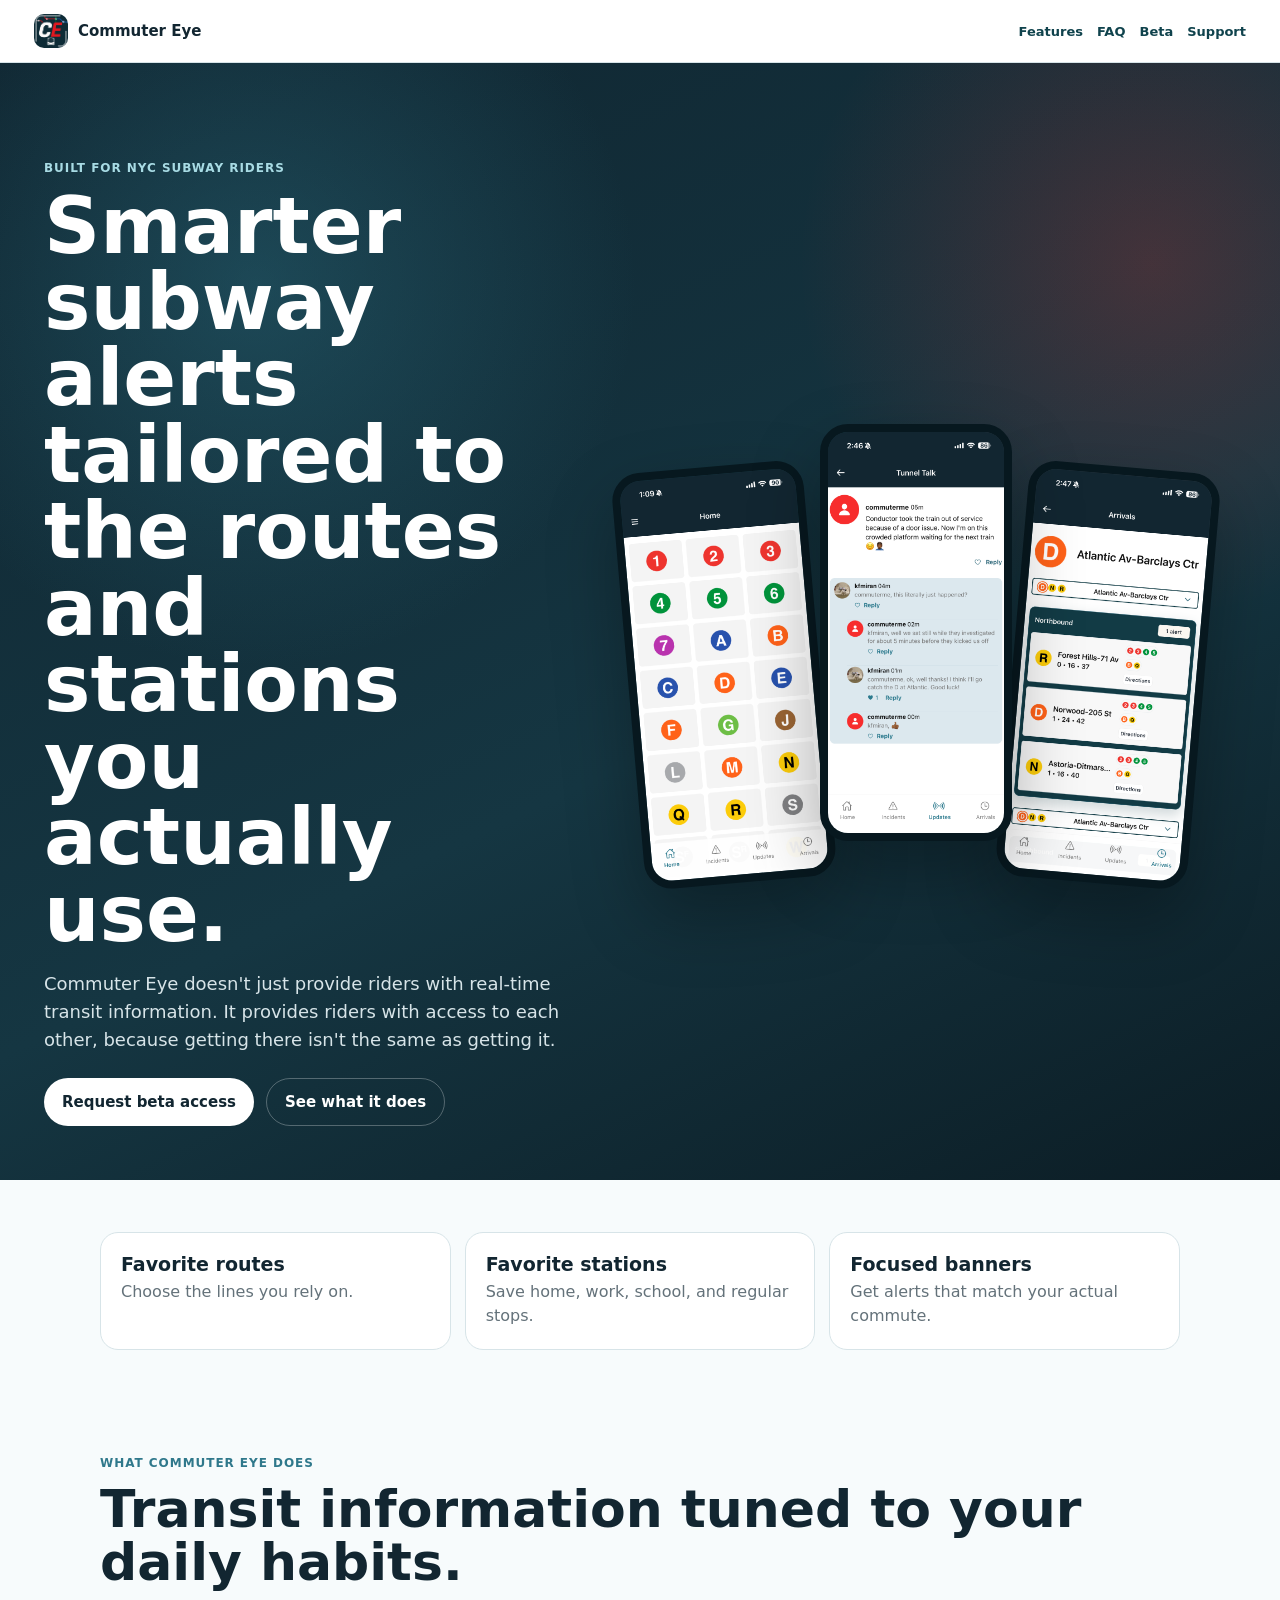
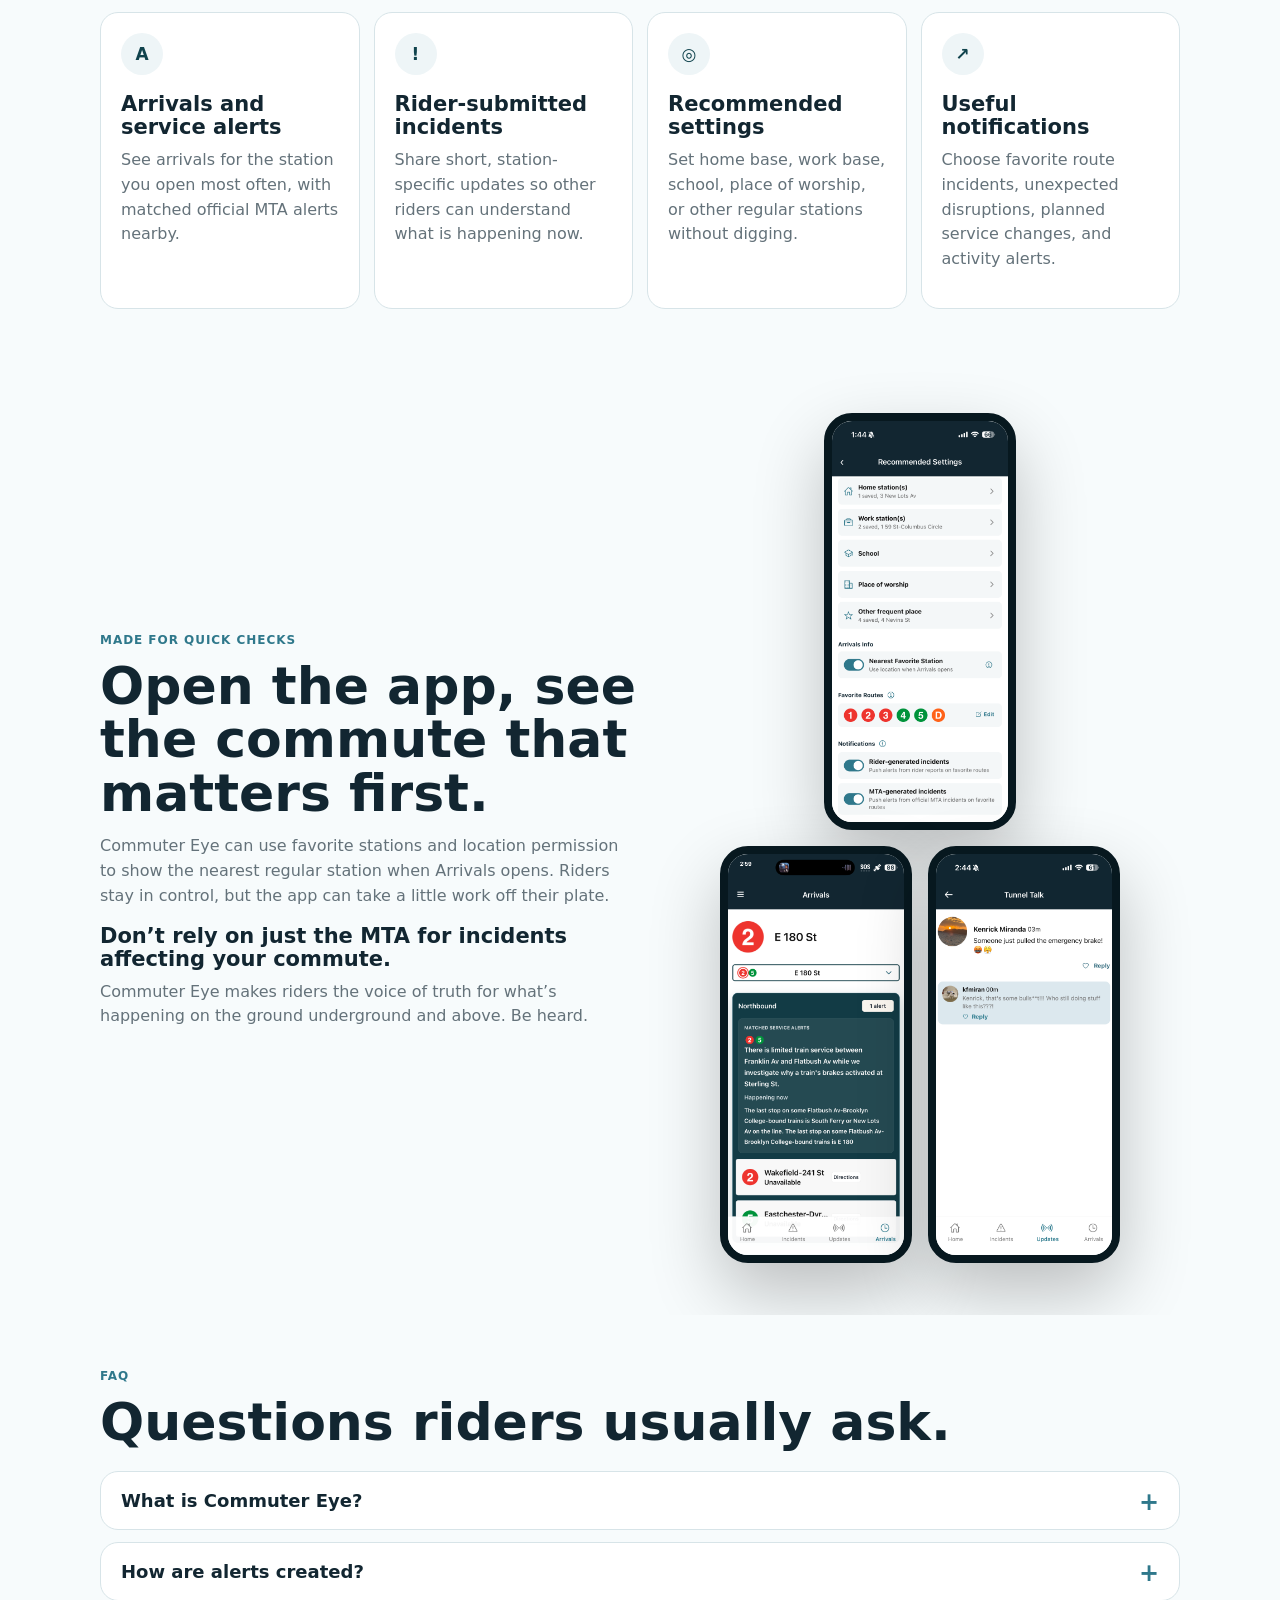
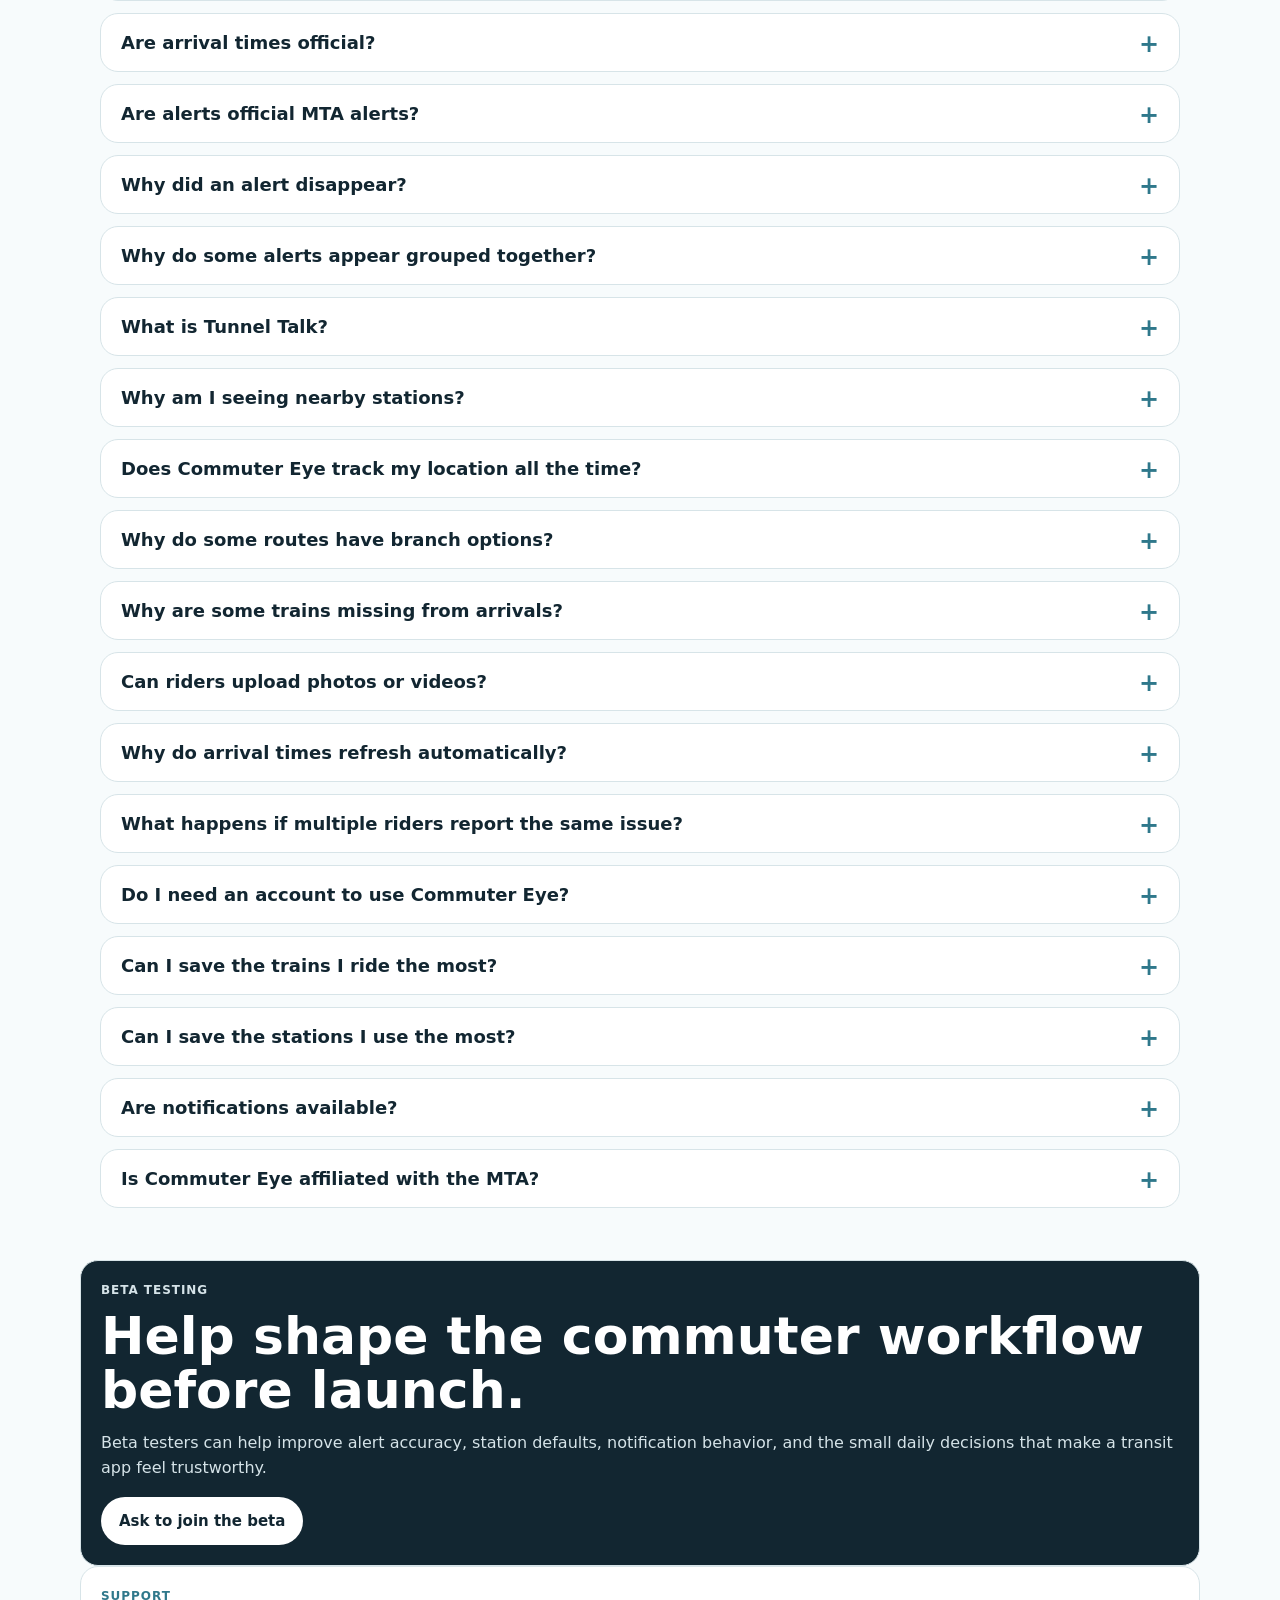
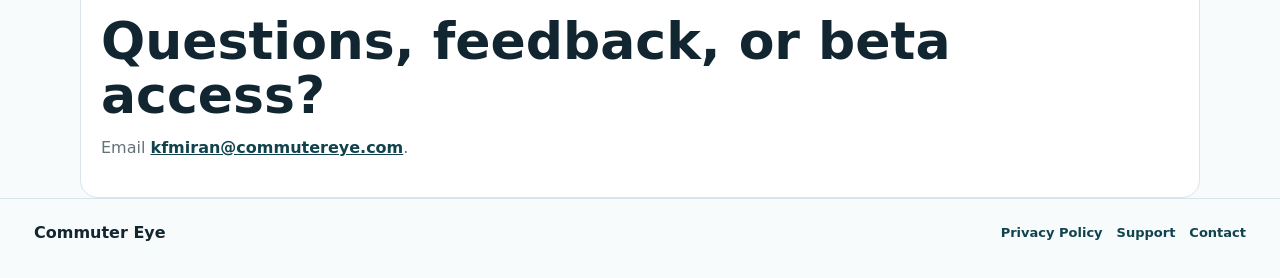
==== index.html @ 72c0951a "Add three-screen website showcase" ====
<!doctype html>
<html lang="en">
  <head>
    <meta charset="utf-8" />
    <meta name="viewport" content="width=device-width, initial-scale=1" />
    <meta
      name="description"
      content="Commuter Eye is a mobile transit app for NYC subway riders with arrivals, official MTA alerts, rider reports, favorite stations, and notification preferences."
    />
    <title>Commuter Eye</title>
    <link rel="icon" href="./assets/favicon.png" />
    <link rel="stylesheet" href="./styles.css?v=20260623-three-screens" />
  </head>
  <body>
    <header class="site-header">
      <a class="brand" href="#top" aria-label="Commuter Eye home">
        <img src="./assets/commuter-eye-logo.png" alt="" />
        <span>Commuter Eye</span>
      </a>
      <nav aria-label="Site navigation">
        <a href="#features">Features</a>
        <a href="#faq">FAQ</a>
        <a href="#beta">Beta</a>
        <a href="#support">Support</a>
      </nav>
    </header>

    <main id="top">
      <section class="hero">
        <div class="hero-content">
          <p class="eyebrow">Built for NYC subway riders</p>
          <h1>Smarter subway alerts tailored to the routes and stations you actually use.</h1>
          <p class="hero-copy">
            Commuter Eye doesn't just provide riders with real-time transit information. It provides riders with access
            to each other, because getting there isn't the same as getting it.
          </p>
          <div class="hero-actions" aria-label="Commuter Eye beta actions">
            <a class="button primary" href="mailto:kfmiran@commutereye.com?subject=Commuter%20Eye%20Beta%20Access">
              Request beta access
            </a>
            <a class="button secondary" href="#features">See what it does</a>
          </div>
        </div>

        <div class="app-preview" aria-label="Commuter Eye app screenshots">
          <img
            class="app-screenshot screenshot-home"
            src="./assets/home-screen.png"
            alt="Commuter Eye home screen with subway route buttons"
          />
          <img
            class="app-screenshot screenshot-tunnel"
            src="./assets/tunnel-talk-screen.png"
            alt="Commuter Eye Tunnel Talk reply thread"
          />
          <img
            class="app-screenshot screenshot-arrivals"
            src="./assets/arrivals-screen.png"
            alt="Commuter Eye arrivals screen with train times and matched alerts"
          />
        </div>
      </section>

      <section class="section intro-strip" aria-label="Commuter Eye highlights">
        <div>
          <strong>Favorite routes</strong>
          <p>Choose the lines you rely on.</p>
        </div>
        <div>
          <strong>Favorite stations</strong>
          <p>Save home, work, school, and regular stops.</p>
        </div>
        <div>
          <strong>Focused banners</strong>
          <p>Get alerts that match your actual commute.</p>
        </div>
      </section>

      <section id="features" class="section">
        <p class="eyebrow">What Commuter Eye does</p>
        <h2>Transit information tuned to your daily habits.</h2>
        <div class="feature-grid">
          <article>
            <span class="feature-icon">A</span>
            <h3>Arrivals and service alerts</h3>
            <p>See arrivals for the station you open most often, with matched official MTA alerts nearby.</p>
          </article>
          <article>
            <span class="feature-icon">!</span>
            <h3>Rider-submitted incidents</h3>
            <p>Share short, station-specific updates so other riders can understand what is happening now.</p>
          </article>
          <article>
            <span class="feature-icon">◎</span>
            <h3>Recommended settings</h3>
            <p>Set home base, work base, school, place of worship, or other regular stations without digging.</p>
          </article>
          <article>
            <span class="feature-icon">↗</span>
            <h3>Useful notifications</h3>
            <p>Choose favorite route incidents, unexpected disruptions, planned service changes, and activity alerts.</p>
          </article>
        </div>
      </section>

      <section class="section split-section">
        <div>
          <p class="eyebrow">Made for quick checks</p>
          <h2>Open the app, see the commute that matters first.</h2>
          <p>
            Commuter Eye can use favorite stations and location permission to show the nearest regular station when
            Arrivals opens. Riders stay in control, but the app can take a little work off their plate.
          </p>
          <h3>Don’t rely on just the MTA for incidents affecting your commute.</h3>
          <p>
            Commuter Eye makes riders the voice of truth for what’s happening on the ground underground and above. Be
            heard.
          </p>
        </div>
        <figure class="settings-showcase" aria-label="Commuter Eye settings, alerts, and Tunnel Talk screens">
          <img
            class="showcase-screenshot screenshot-recommended"
            src="assets/recommended-settings-screen.png"
            alt="Recommended Settings screen showing favorite stations, favorite routes, and notification controls"
          />
          <div class="showcase-row">
            <img
              class="showcase-screenshot"
              src="assets/arrivals-alert-time-259.png"
              alt="Arrivals screen showing matched service alerts"
            />
            <img
              class="showcase-screenshot"
              src="assets/tunnel-talk-reply-screen.png"
              alt="Tunnel Talk screen showing rider discussion and replies"
            />
          </div>
        </figure>
      </section>

      <section id="faq" class="section faq-section">
        <p class="eyebrow">FAQ</p>
        <h2>Questions riders usually ask.</h2>
        <div class="faq-list">
          <details>
            <summary>What is Commuter Eye?</summary>
            <p>Commuter Eye is a real-time subway information app that combines official train arrival data with rider-generated alerts and live discussion.</p>
          </details>
          <details>
            <summary>How are alerts created?</summary>
            <p>Alerts are submitted by riders using the app. Similar reports are grouped together automatically to reduce duplicates and keep information organized.</p>
          </details>
          <details>
            <summary>Are arrival times official?</summary>
            <p>Yes. Arrival times are powered by official real-time MTA train feed data.</p>
          </details>
          <details>
            <summary>Are alerts official MTA alerts?</summary>
            <p>Commuter Eye includes both community-generated rider reports and official MTA service information.</p>
            <p>Rider-submitted alerts appear in Live Updates and Tunnel Talk, while official MTA service alerts and realtime train data appear throughout the Arrivals experience when available.</p>
          </details>
          <details>
            <summary>Why did an alert disappear?</summary>
            <p>Incidents expire when no new rider alert has been submitted for 30 minutes. Alerts and replies attached to that incident expire with it.</p>
          </details>
          <details>
            <summary>Why do some alerts appear grouped together?</summary>
            <p>Commuter Eye clusters similar reports into one incident to reduce clutter and make active problems easier to follow.</p>
          </details>
          <details>
            <summary>What is Tunnel Talk?</summary>
            <p>Tunnel Talk is the discussion layer attached to an alert where riders can share updates, reactions, photos, and videos in real time.</p>
          </details>
          <details>
            <summary>Why am I seeing nearby stations?</summary>
            <p>If location services are enabled, Commuter Eye shows stations closest to your current location to help you quickly access nearby arrivals and alerts.</p>
          </details>
          <details>
            <summary>Does Commuter Eye track my location all the time?</summary>
            <p>No. Location is only used to provide nearby stations and local alert relevance when location services are enabled.</p>
          </details>
          <details>
            <summary>Why do some routes have branch options?</summary>
            <p>Some subway lines split into multiple branches. Commuter Eye allows riders to choose the correct branch so arrivals and alerts stay accurate.</p>
          </details>
          <details>
            <summary>Why are some trains missing from arrivals?</summary>
            <p>Arrival times depend on live MTA data. Occasionally feeds may delay, refresh, or temporarily lose train positions.</p>
          </details>
          <details>
            <summary>Can riders upload photos or videos?</summary>
            <p>Yes. Riders can attach photos and videos to alerts to provide visual confirmation of conditions underground. Videos are limited to 15 seconds.</p>
          </details>
          <details>
            <summary>Why do arrival times refresh automatically?</summary>
            <p>Arrival times update continuously to reflect live train movement and changing service conditions.</p>
          </details>
          <details>
            <summary>What happens if multiple riders report the same issue?</summary>
            <p>Commuter Eye automatically merges similar reports into a shared incident thread so riders can collaborate in one place.</p>
          </details>
          <details>
            <summary>Do I need an account to use Commuter Eye?</summary>
            <p>Some interactive features such as posting alerts, comments, likes, and replies may require signing in.</p>
          </details>
          <details>
            <summary>Can I save the trains I ride the most?</summary>
            <p>Yes. Favorite Routes can be managed in Recommended Settings and User Profile, then used for route alert preferences.</p>
          </details>
          <details>
            <summary>Can I save the stations I use the most?</summary>
            <p>Yes. Favorite Stations can be managed in Recommended Settings so Commuter Eye can keep regular stops close at hand.</p>
          </details>
          <details>
            <summary>Are notifications available?</summary>
            <p>Yes. Notification controls are available in Recommended Settings for incidents affecting your favorite routes when Notifications is enabled.</p>
          </details>
          <details>
            <summary>Is Commuter Eye affiliated with the MTA?</summary>
            <p>No. Commuter Eye is an independent rider-focused platform that uses publicly available MTA data.</p>
          </details>
        </div>
      </section>

      <section id="beta" class="section beta-section">
        <p class="eyebrow">Beta testing</p>
        <h2>Help shape the commuter workflow before launch.</h2>
        <p>
          Beta testers can help improve alert accuracy, station defaults, notification behavior, and the small daily
          decisions that make a transit app feel trustworthy.
        </p>
        <a class="button primary" href="mailto:kfmiran@commutereye.com?subject=Commuter%20Eye%20Beta%20Testing">
          Ask to join the beta
        </a>
      </section>

      <section id="support" class="section support-section">
        <p class="eyebrow">Support</p>
        <h2>Questions, feedback, or beta access?</h2>
        <p>Email <a href="mailto:kfmiran@commutereye.com">kfmiran@commutereye.com</a>.</p>
      </section>
    </main>

    <footer class="site-footer">
      <span>Commuter Eye</span>
      <nav aria-label="Footer links">
        <a href="./privacy-policy/">Privacy Policy</a>
        <a href="#support">Support</a>
        <a href="mailto:kfmiran@commutereye.com">Contact</a>
      </nav>
    </footer>
  </body>
</html>
---- styles.css ----
:root {
  --ink: #122631;
  --teal: #2f788b;
  --teal-dark: #10434d;
  --mist: #eef5f7;
  --paper: #ffffff;
  --muted: #64727a;
  --line: #d7e4e8;
  --red: #ee352e;
  --green: #00933c;
  --blue: #2850ad;
  --orange: #ff6319;
  --yellow: #fccc0a;
  color: var(--ink);
  font-family: system-ui;
  background: #f7fbfc;
}

* {
  box-sizing: border-box;
}

html {
  scroll-behavior: smooth;
}

body {
  margin: 0;
  overflow-x: hidden;
}

a {
  color: inherit;
}

img {
  max-width: 100%;
}

.site-header {
  align-items: center;
  background: rgba(255, 255, 255, 0.92);
  border-bottom: 1px solid var(--line);
  display: flex;
  gap: 18px;
  justify-content: space-between;
  left: 0;
  padding: 12px 18px;
  position: sticky;
  right: 0;
  top: 0;
  z-index: 10;
}

.brand {
  align-items: center;
  display: inline-flex;
  gap: 10px;
  font-size: 15px;
  font-weight: 800;
  text-decoration: none;
}

.brand img {
  border-radius: 10px;
  height: 34px;
  width: 34px;
}

.site-header nav,
.site-footer nav {
  display: flex;
  gap: 14px;
}

.site-header nav a,
.site-footer nav a {
  color: var(--teal-dark);
  font-size: 13px;
  font-weight: 800;
  text-decoration: none;
}

.hero {
  background:
    radial-gradient(circle at 20% 20%, rgba(47, 120, 139, 0.38), transparent 28%),
    radial-gradient(circle at 90% 18%, rgba(238, 53, 46, 0.22), transparent 24%),
    linear-gradient(155deg, #102631 0%, #153642 58%, #0c1d25 100%);
  color: #ffffff;
  display: grid;
  gap: 30px;
  min-height: 92vh;
  overflow: hidden;
  padding: 62px 20px 36px;
  position: relative;
}

.hero-content {
  align-self: end;
  max-width: 640px;
  position: relative;
  z-index: 1;
}

.eyebrow {
  color: var(--teal);
  font-size: 12px;
  font-weight: 900;
  letter-spacing: 0.08em;
  margin: 0 0 10px;
  text-transform: uppercase;
}

.hero .eyebrow {
  color: #a8dbe4;
}

h1,
h2,
h3,
p {
  margin-top: 0;
}

h1 {
  font-size: clamp(42px, 13vw, 78px);
  letter-spacing: 0;
  line-height: 0.98;
  margin-bottom: 18px;
}

h2 {
  font-size: clamp(30px, 8vw, 52px);
  letter-spacing: 0;
  line-height: 1.03;
  margin-bottom: 14px;
}

h3 {
  font-size: 21px;
  line-height: 1.12;
  margin-bottom: 8px;
}

p {
  color: var(--muted);
  font-size: 16px;
  line-height: 1.55;
}

.hero-copy {
  color: #d7e4e8;
  font-size: 18px;
  max-width: 560px;
}

.hero-actions {
  display: flex;
  flex-wrap: wrap;
  gap: 12px;
  margin-top: 24px;
}

.button {
  align-items: center;
  border-radius: 999px;
  display: inline-flex;
  font-size: 15px;
  font-weight: 900;
  justify-content: center;
  min-height: 48px;
  padding: 0 18px;
  text-decoration: none;
}

.button.primary {
  background: #ffffff;
  color: var(--ink);
}

.button.secondary {
  border: 1px solid rgba(255, 255, 255, 0.28);
  color: #ffffff;
}

.app-preview {
  align-self: start;
  display: grid;
  grid-template-columns: repeat(3, minmax(0, 1fr));
  justify-items: center;
  justify-self: center;
  max-width: 640px;
  position: relative;
  width: min(100%, 640px);
  z-index: 1;
}

.app-screenshot {
  aspect-ratio: 1320 / 2868;
  background: #ffffff;
  border: 8px solid #07181f;
  border-radius: 28px;
  box-shadow: 0 30px 70px rgba(0, 0, 0, 0.3);
  display: block;
  height: auto;
  object-fit: cover;
  width: clamp(92px, 28vw, 200px);
}

.screenshot-home {
  transform: rotate(-5deg) translateX(18px) translateY(34px);
  z-index: 1;
}

.screenshot-tunnel {
  transform: translateY(-10px);
  z-index: 3;
}

.screenshot-arrivals {
  transform: rotate(5deg) translateX(-18px) translateY(34px);
  z-index: 2;
}

.section {
  margin: 0 auto;
  max-width: 1120px;
  padding: 52px 20px;
}

.intro-strip {
  display: grid;
  gap: 14px;
}

.intro-strip div,
.feature-grid article,
.faq-section details,
.beta-section,
.support-section {
  background: var(--paper);
  border: 1px solid var(--line);
  border-radius: 18px;
  padding: 20px;
}

.intro-strip strong {
  font-size: 19px;
}

.intro-strip p {
  margin: 5px 0 0;
}

.feature-grid {
  display: grid;
  gap: 14px;
  margin-top: 22px;
}

.feature-icon {
  align-items: center;
  background: var(--mist);
  border-radius: 50%;
  color: var(--teal-dark);
  display: inline-flex;
  font-size: 17px;
  font-weight: 900;
  height: 42px;
  justify-content: center;
  margin-bottom: 18px;
  width: 42px;
}

.split-section {
  display: grid;
  gap: 22px;
  overflow: hidden;
}

.settings-showcase {
  display: grid;
  gap: 16px;
  justify-items: center;
  margin: 0;
  overflow: visible;
}

.showcase-row {
  display: grid;
  gap: 16px;
  grid-template-columns: repeat(2, minmax(0, auto));
  justify-content: center;
}

.showcase-screenshot {
  aspect-ratio: 1320 / 2868;
  background: #ffffff;
  border: 8px solid #07181f;
  border-radius: 28px;
  box-shadow: 0 30px 70px rgba(0, 0, 0, 0.24);
  display: block;
  height: auto;
  object-fit: cover;
  width: clamp(92px, 28vw, 200px);
}

.screenshot-recommended {
  object-position: top center;
}

.beta-section {
  background: var(--ink);
  color: #ffffff;
}

.beta-section p {
  color: #d5e3e8;
}

.support-section a {
  color: var(--teal-dark);
  font-weight: 900;
}

.faq-list {
  display: grid;
  gap: 12px;
  margin-top: 22px;
}

.faq-section details {
  padding: 0;
}

.faq-section summary {
  cursor: pointer;
  font-size: 18px;
  font-weight: 900;
  list-style: none;
  padding: 18px 20px;
}

.faq-section summary::-webkit-details-marker {
  display: none;
}

.faq-section summary::after {
  color: var(--teal);
  content: "+";
  float: right;
  font-size: 24px;
  line-height: 1;
}

.faq-section details[open] summary::after {
  content: "-";
}

.faq-section details p {
  border-top: 1px solid var(--line);
  margin: 0;
  padding: 14px 20px 0;
}

.faq-section details p:last-child {
  padding-bottom: 18px;
}

.site-footer {
  align-items: center;
  border-top: 1px solid var(--line);
  display: flex;
  flex-wrap: wrap;
  gap: 14px;
  justify-content: space-between;
  padding: 24px 20px 36px;
}

.site-footer span {
  font-weight: 900;
}

.policy-page {
  background: #f6fafb;
}

.policy-main {
  margin: 0 auto;
  max-width: 860px;
  padding: 34px 20px 60px;
}

.policy-card {
  background: #ffffff;
  border: 1px solid var(--line);
  border-radius: 18px;
  padding: 24px;
}

.policy-card h1 {
  color: var(--ink);
  font-size: 38px;
}

.policy-card h2 {
  font-size: 24px;
  margin-top: 34px;
}

.policy-card h3 {
  font-size: 18px;
  margin-top: 24px;
}

.policy-card li {
  color: var(--muted);
  line-height: 1.65;
  margin-bottom: 5px;
}

.effective-date {
  color: var(--muted);
  font-weight: 800;
}

@media (min-width: 760px) {
  .site-header {
    padding: 14px 34px;
  }

  .hero {
    grid-template-columns: minmax(0, 1fr) minmax(360px, 640px);
    min-height: 760px;
    padding: 96px 44px 54px;
  }

  .hero-content {
    align-self: center;
  }

  .app-preview {
    align-self: center;
  }

  .app-screenshot {
    width: clamp(128px, 15vw, 210px);
  }

  .intro-strip,
  .feature-grid {
    grid-template-columns: repeat(3, minmax(0, 1fr));
  }

  .feature-grid {
    grid-template-columns: repeat(4, minmax(0, 1fr));
  }

  .split-section {
    align-items: center;
    grid-template-columns: 1fr minmax(360px, 520px);
  }

  .showcase-screenshot {
    width: clamp(128px, 15vw, 210px);
  }

  .site-footer {
    padding-left: 34px;
    padding-right: 34px;
  }
}
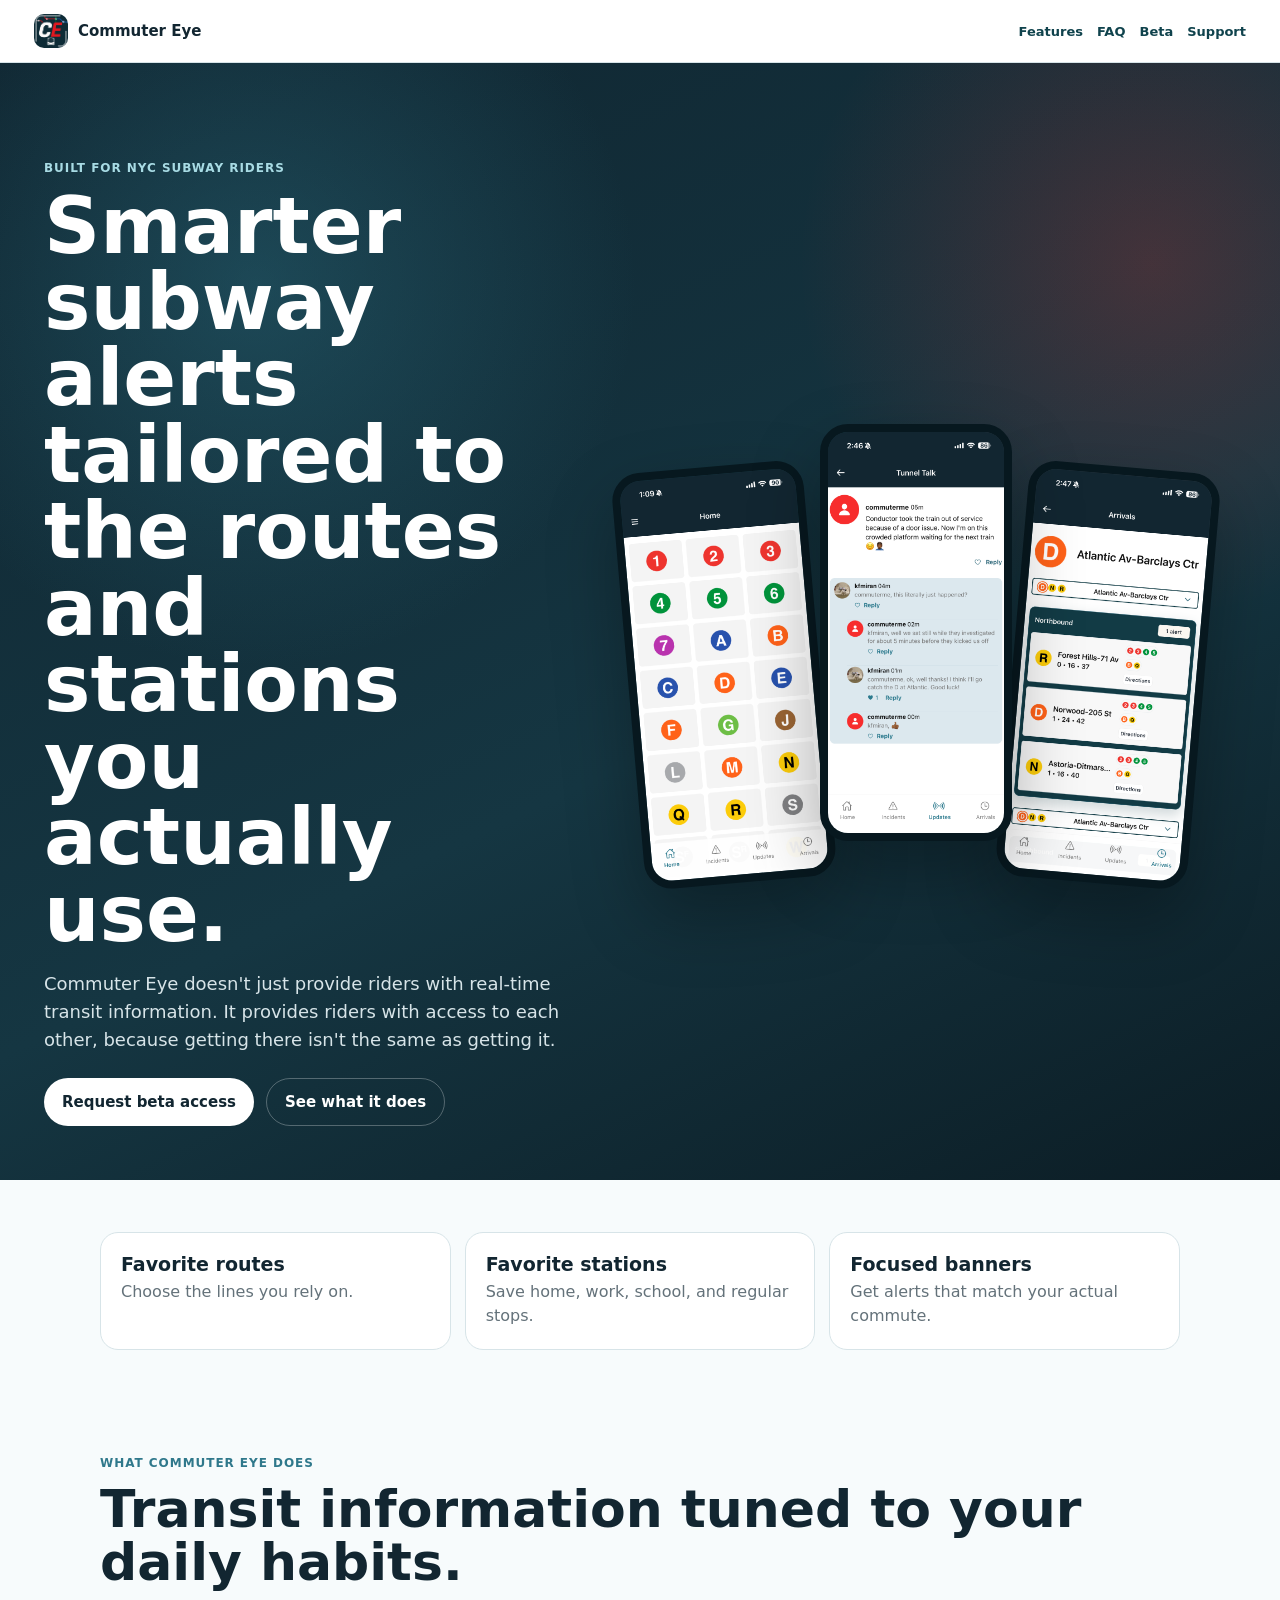
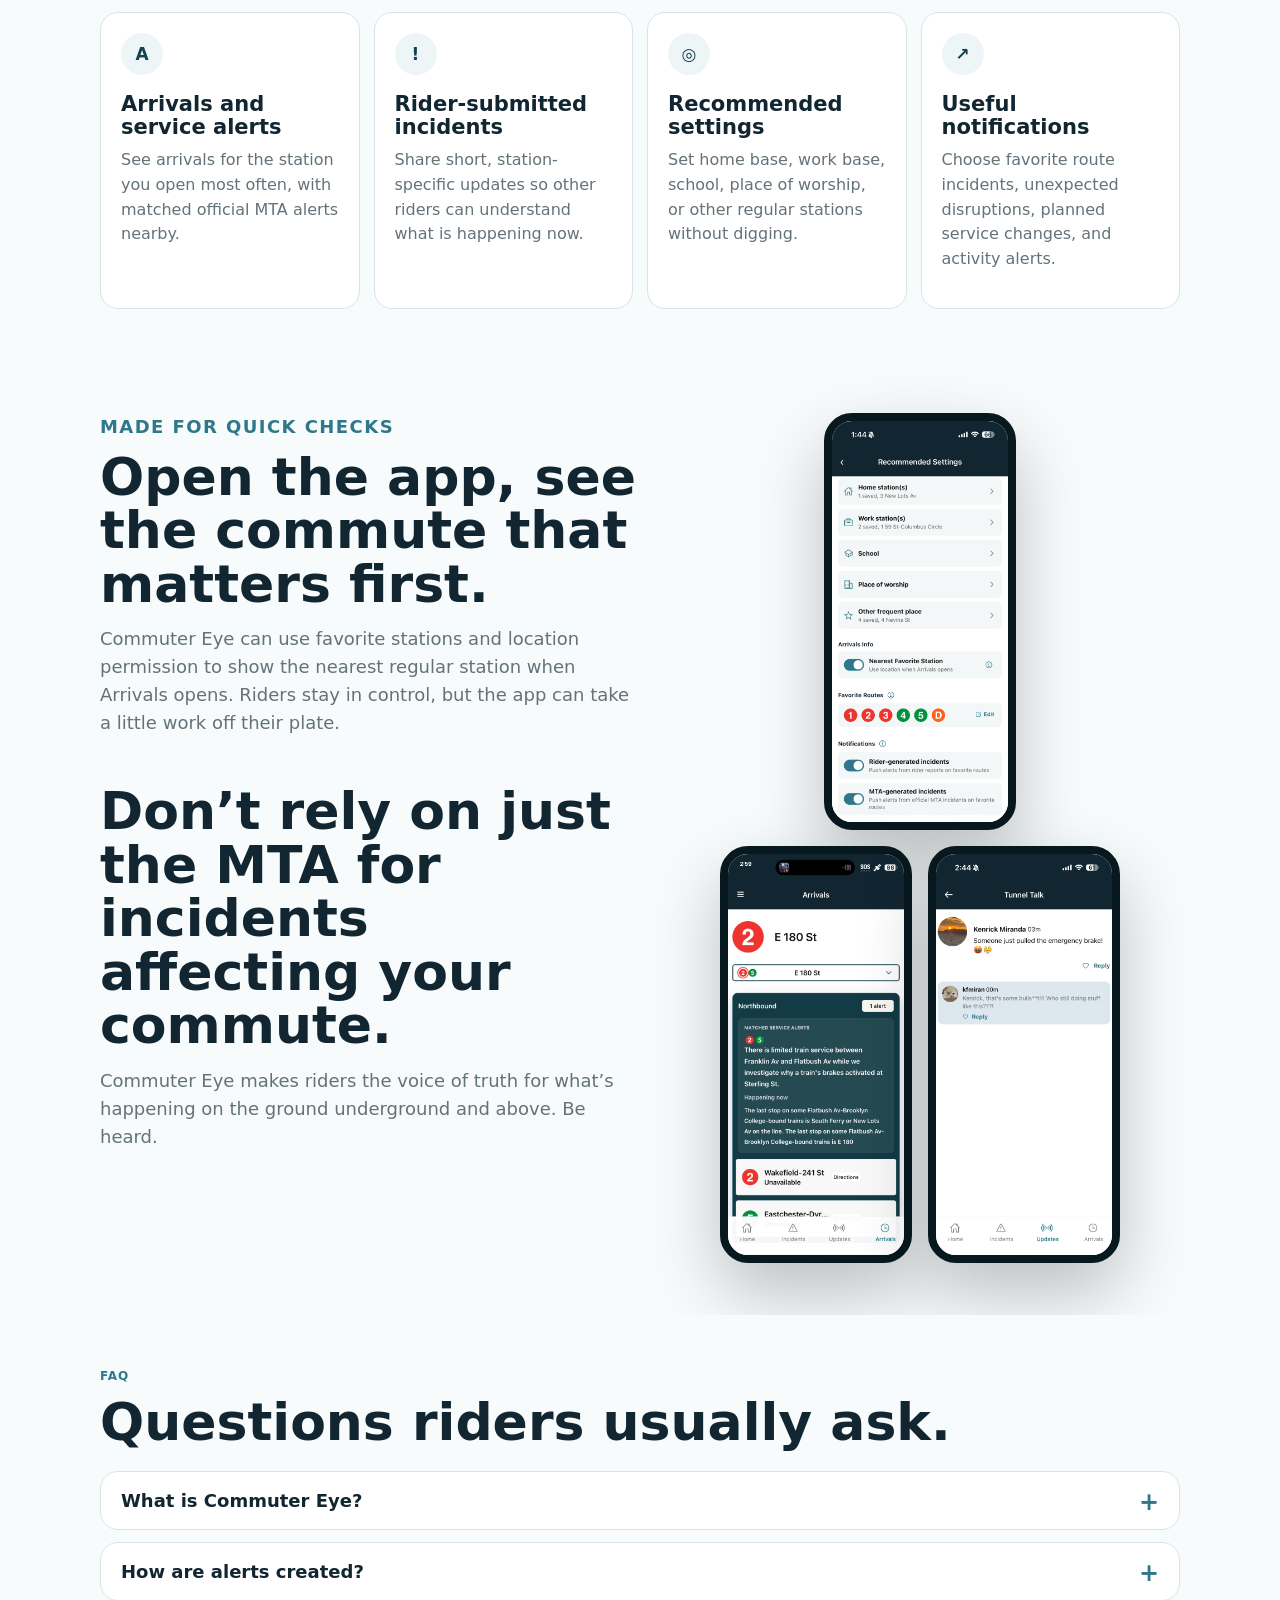
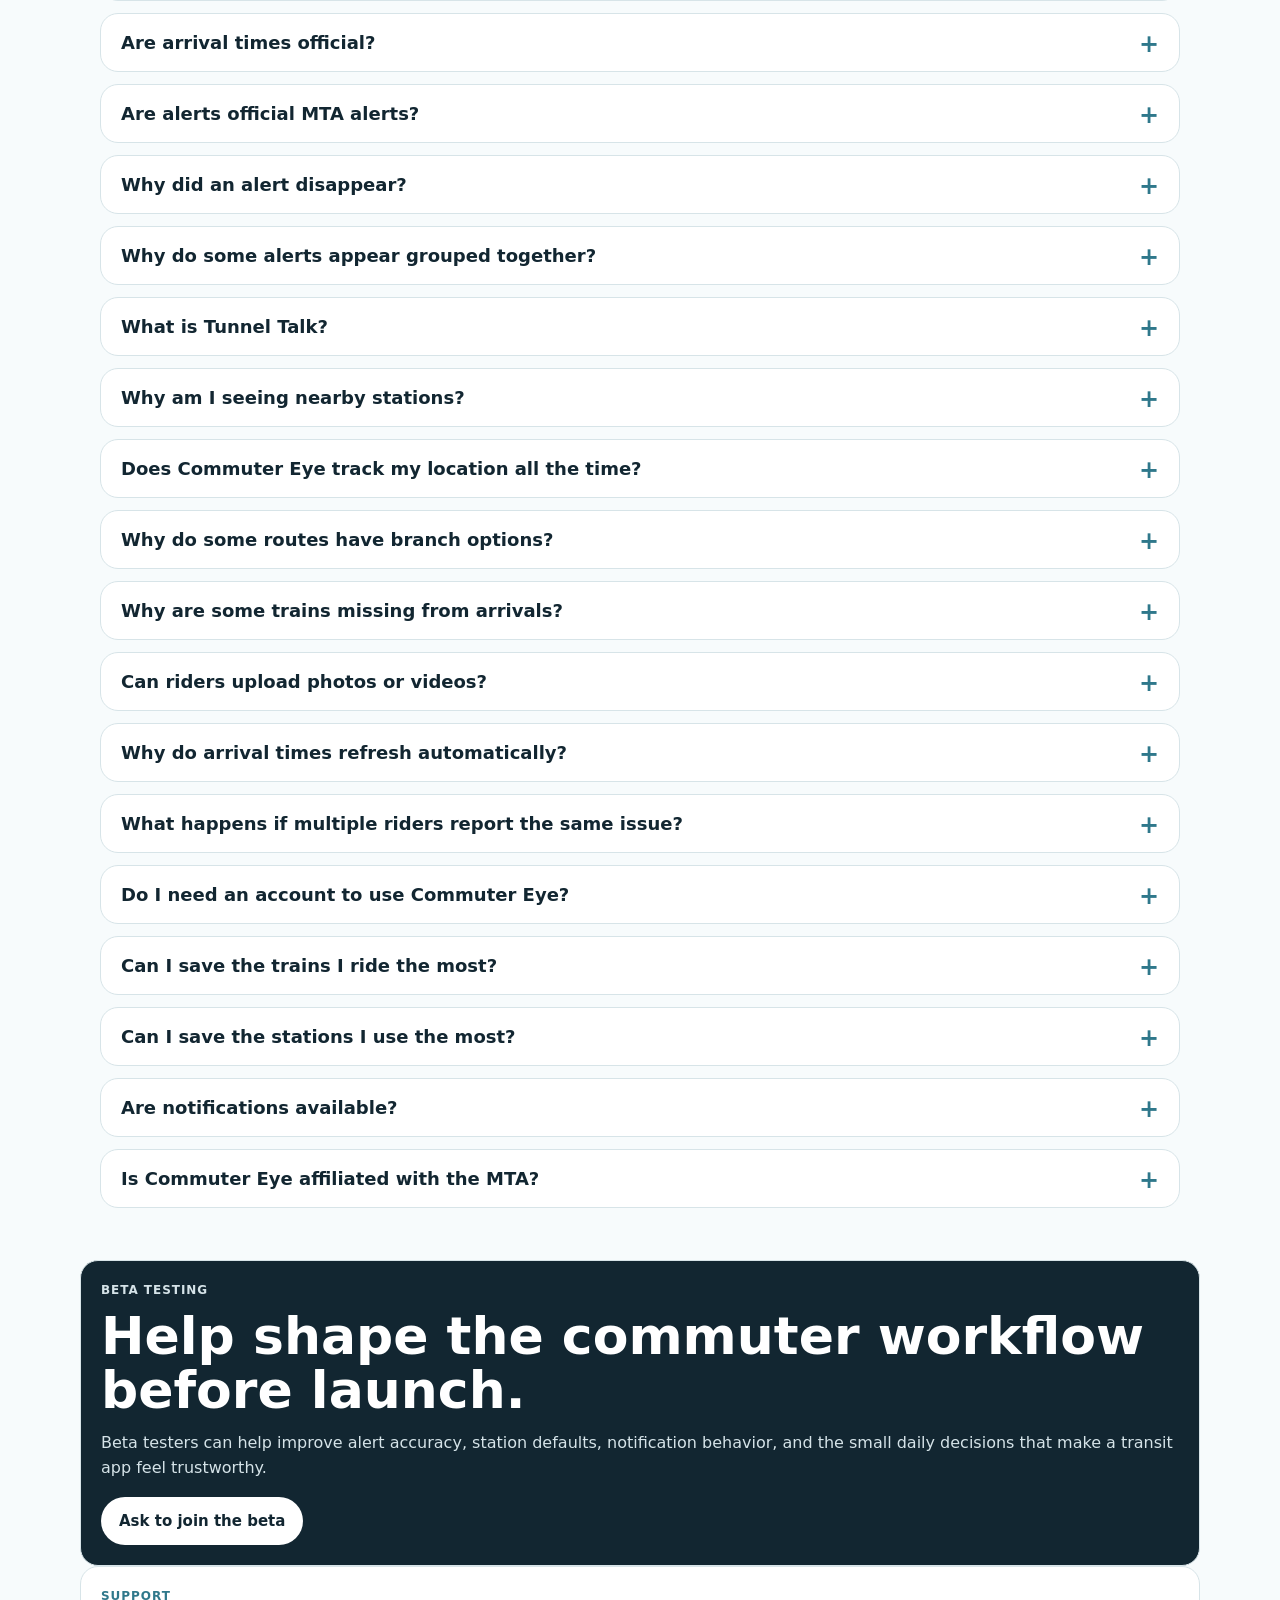
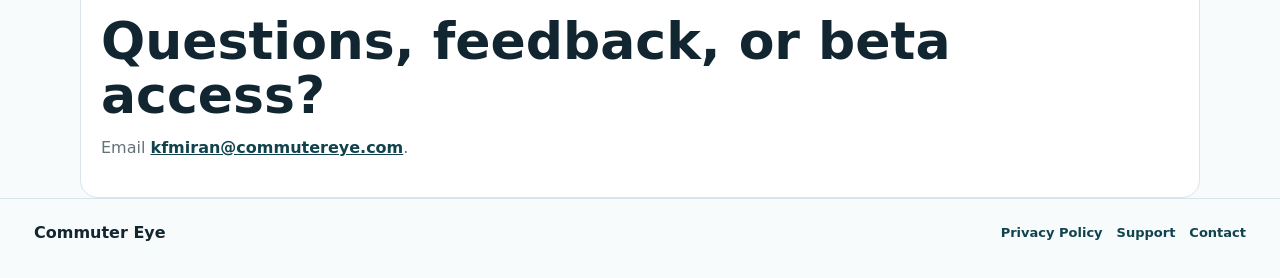
==== commit 624e8747: "Balance website showcase copy" ====
--- a/index.html
+++ b/index.html
@@ -9,7 +9,7 @@
     />
     <title>Commuter Eye</title>
     <link rel="icon" href="./assets/favicon.png" />
-    <link rel="stylesheet" href="./styles.css?v=20260623-three-screens" />
+    <link rel="stylesheet" href="./styles.css?v=20260623-copy-balance" />
   </head>
   <body>
     <header class="site-header">
@@ -111,11 +111,13 @@
             Commuter Eye can use favorite stations and location permission to show the nearest regular station when
             Arrivals opens. Riders stay in control, but the app can take a little work off their plate.
           </p>
-          <h3>Don’t rely on just the MTA for incidents affecting your commute.</h3>
-          <p>
-            Commuter Eye makes riders the voice of truth for what’s happening on the ground underground and above. Be
-            heard.
-          </p>
+          <div class="commute-voice-block">
+            <h2>Don’t rely on just the MTA for incidents affecting your commute.</h2>
+            <p>
+              Commuter Eye makes riders the voice of truth for what’s happening on the ground underground and above. Be
+              heard.
+            </p>
+          </div>
         </div>
         <figure class="settings-showcase" aria-label="Commuter Eye settings, alerts, and Tunnel Talk screens">
           <img
--- a/styles.css
+++ b/styles.css
@@ -278,6 +278,16 @@
   overflow: hidden;
 }
 
+.commute-voice-block {
+  margin-top: 48px;
+}
+
+.split-section > div > p,
+.commute-voice-block p {
+  font-size: 18px;
+  max-width: 640px;
+}
+
 .settings-showcase {
   display: grid;
   gap: 16px;
@@ -457,7 +467,7 @@
   }
 
   .split-section {
-    align-items: center;
+    align-items: start;
     grid-template-columns: 1fr minmax(360px, 520px);
   }
 
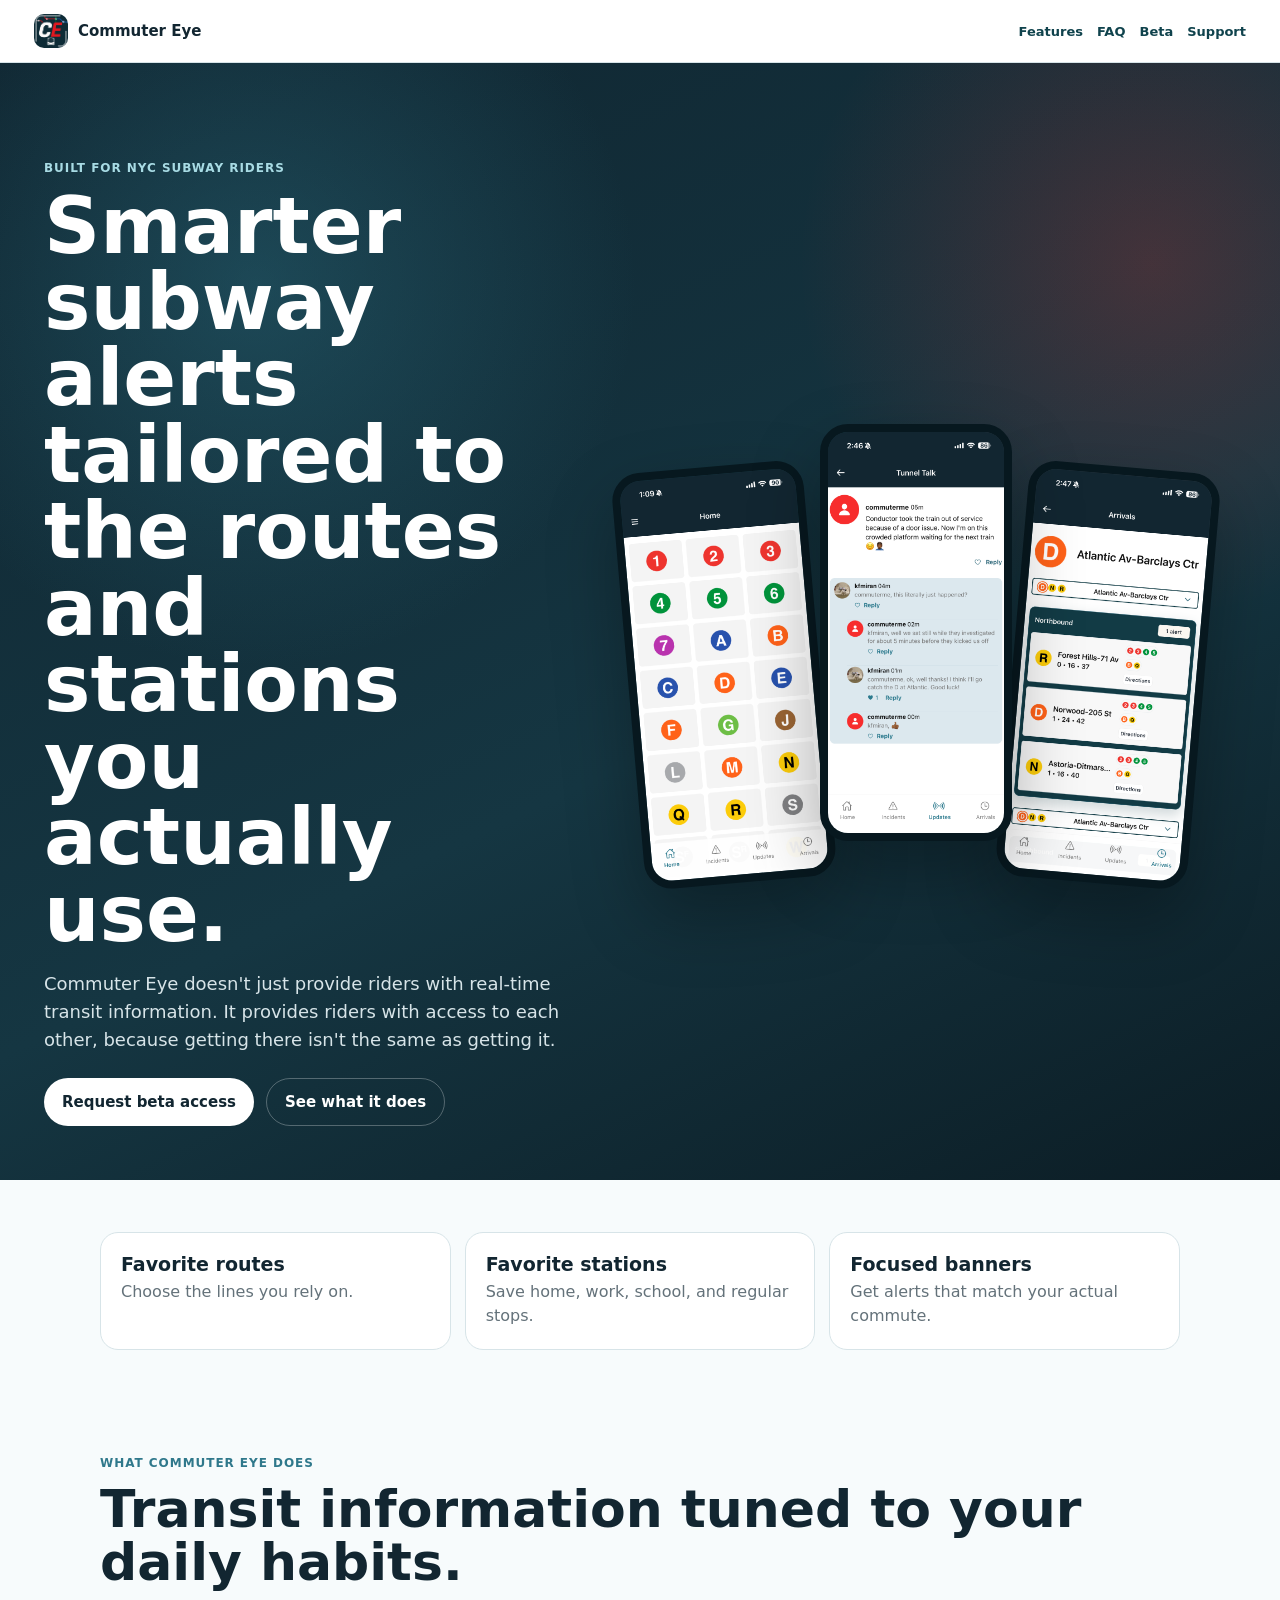
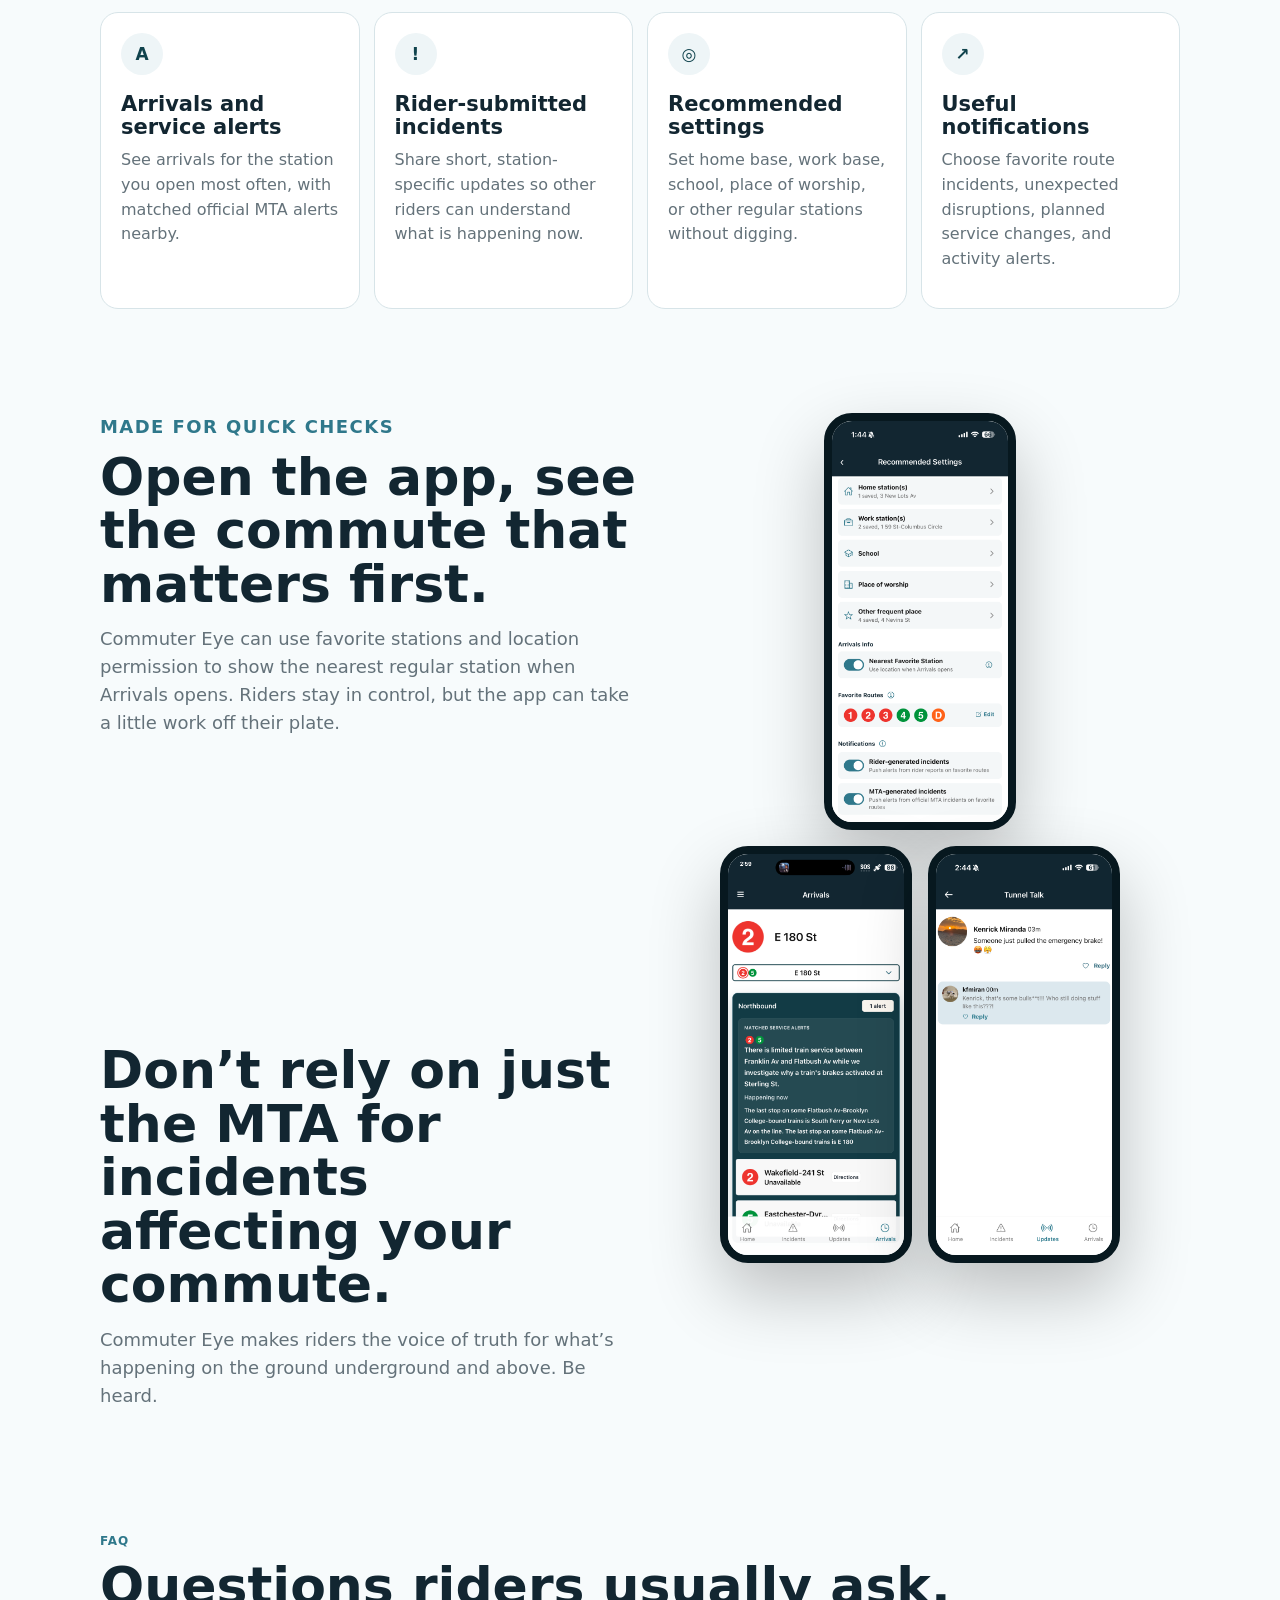
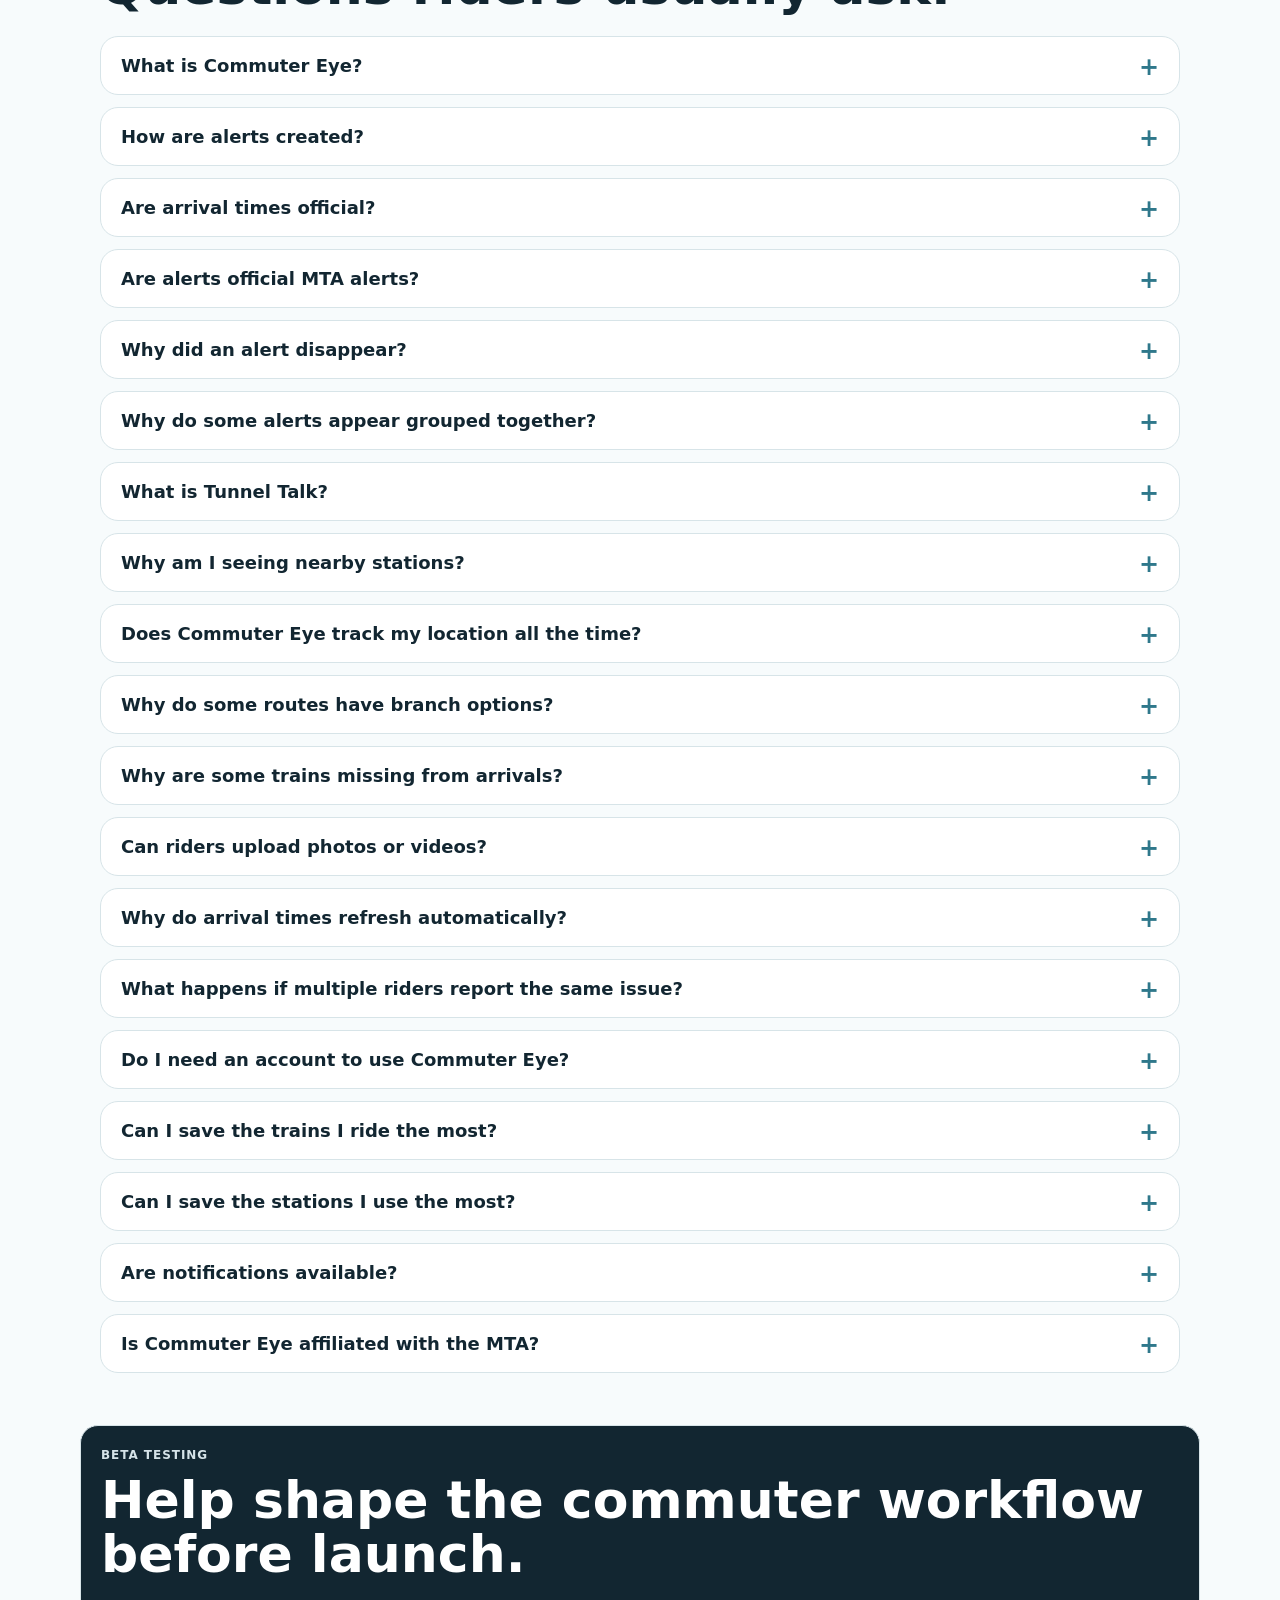
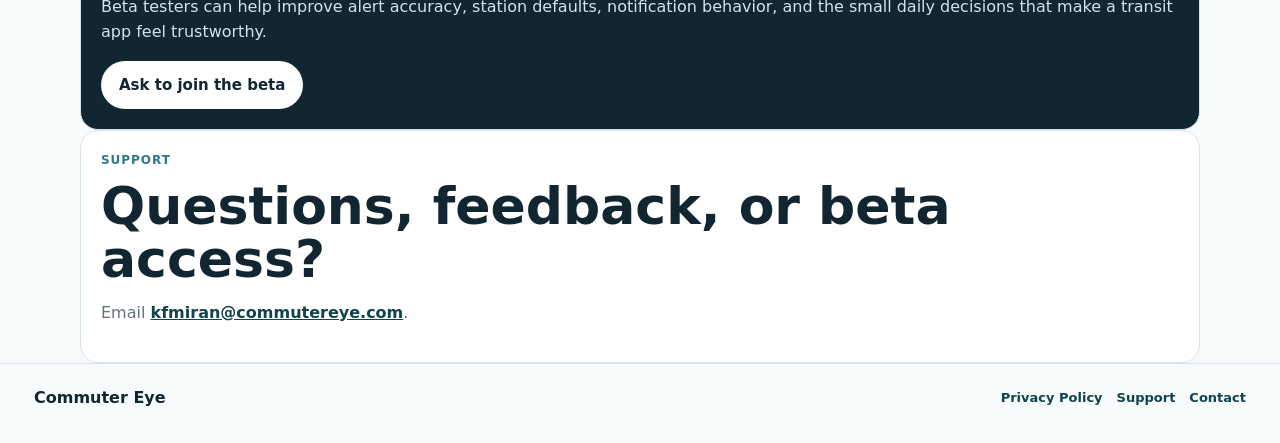
==== commit 9691577c: "Align lower website copy with screenshots" ====
--- a/index.html
+++ b/index.html
@@ -9,7 +9,7 @@
     />
     <title>Commuter Eye</title>
     <link rel="icon" href="./assets/favicon.png" />
-    <link rel="stylesheet" href="./styles.css?v=20260623-copy-balance" />
+    <link rel="stylesheet" href="./styles.css?v=20260623-lower-copy-align" />
   </head>
   <body>
     <header class="site-header">
--- a/styles.css
+++ b/styles.css
@@ -279,7 +279,7 @@
 }
 
 .commute-voice-block {
-  margin-top: 48px;
+  margin-top: 56px;
 }
 
 .split-section > div > p,
@@ -471,6 +471,10 @@
     grid-template-columns: 1fr minmax(360px, 520px);
   }
 
+  .commute-voice-block {
+    margin-top: clamp(220px, 24vw, 350px);
+  }
+
   .showcase-screenshot {
     width: clamp(128px, 15vw, 210px);
   }
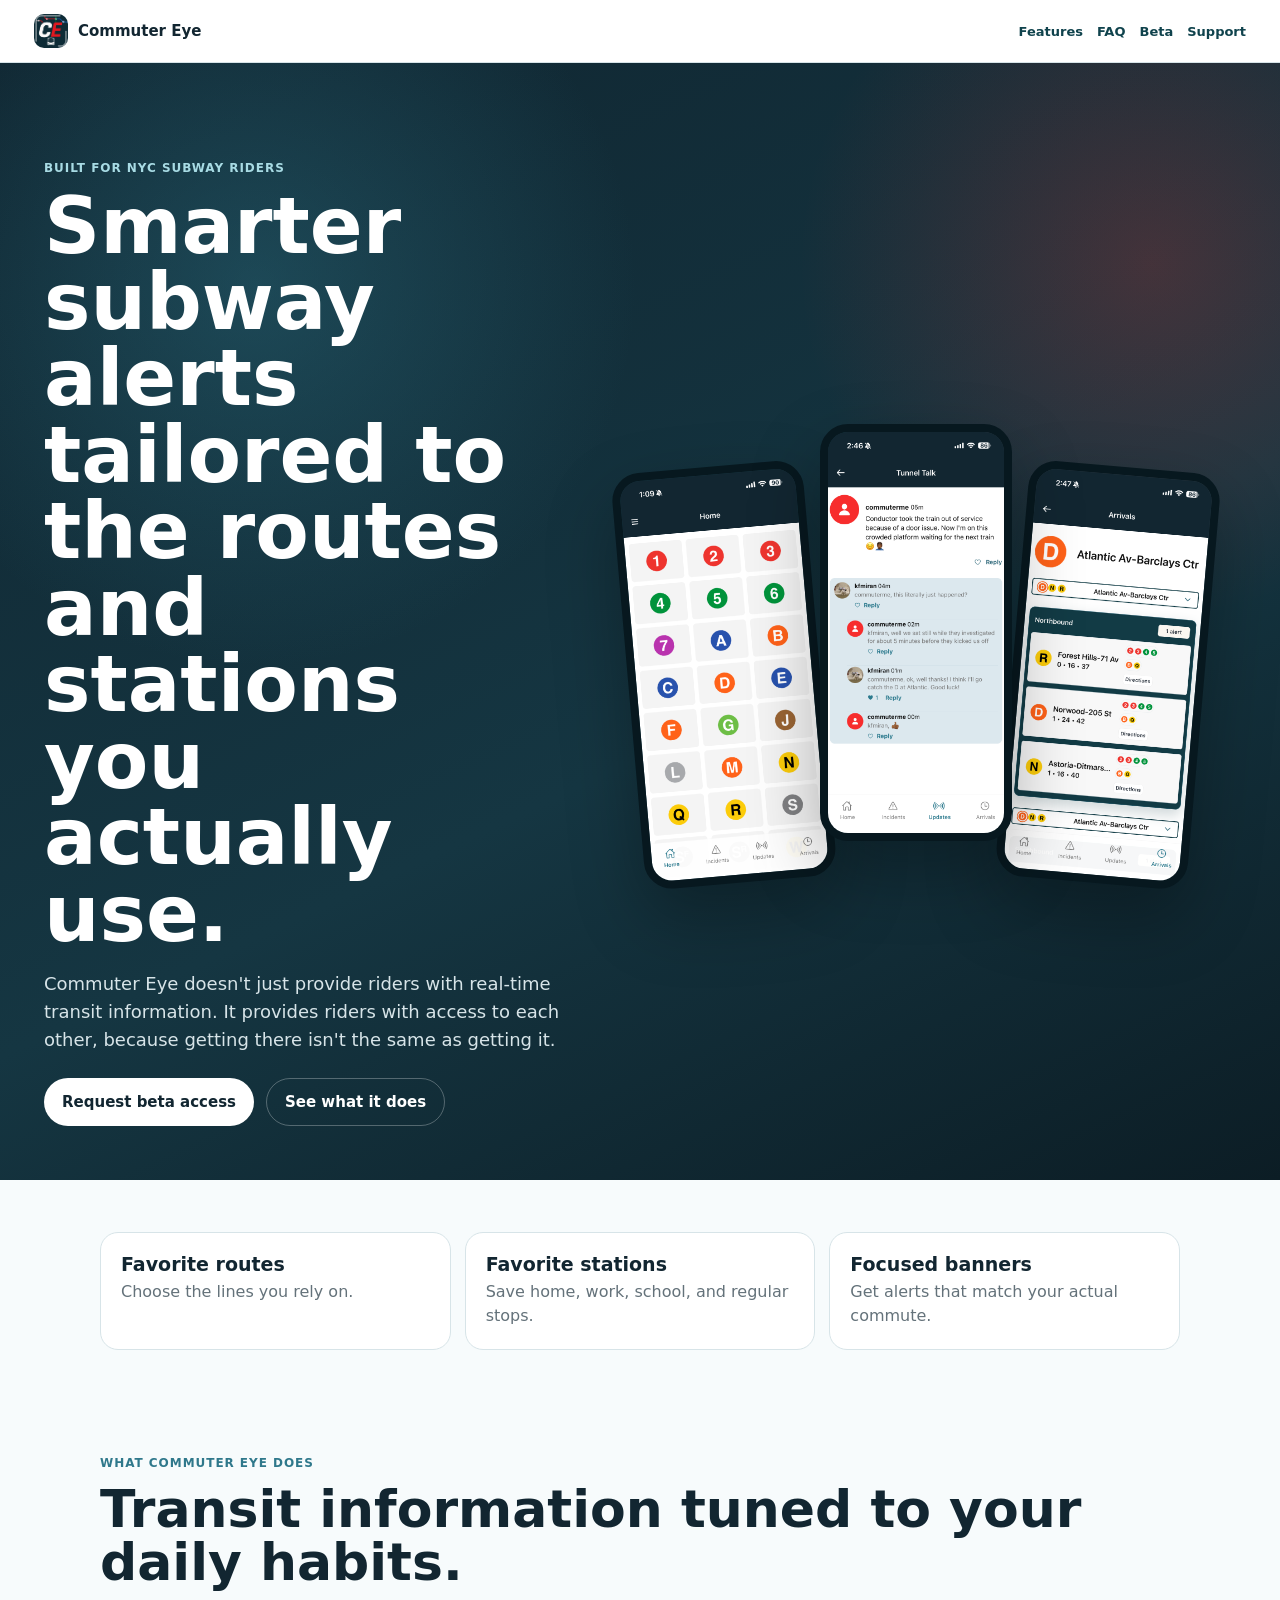
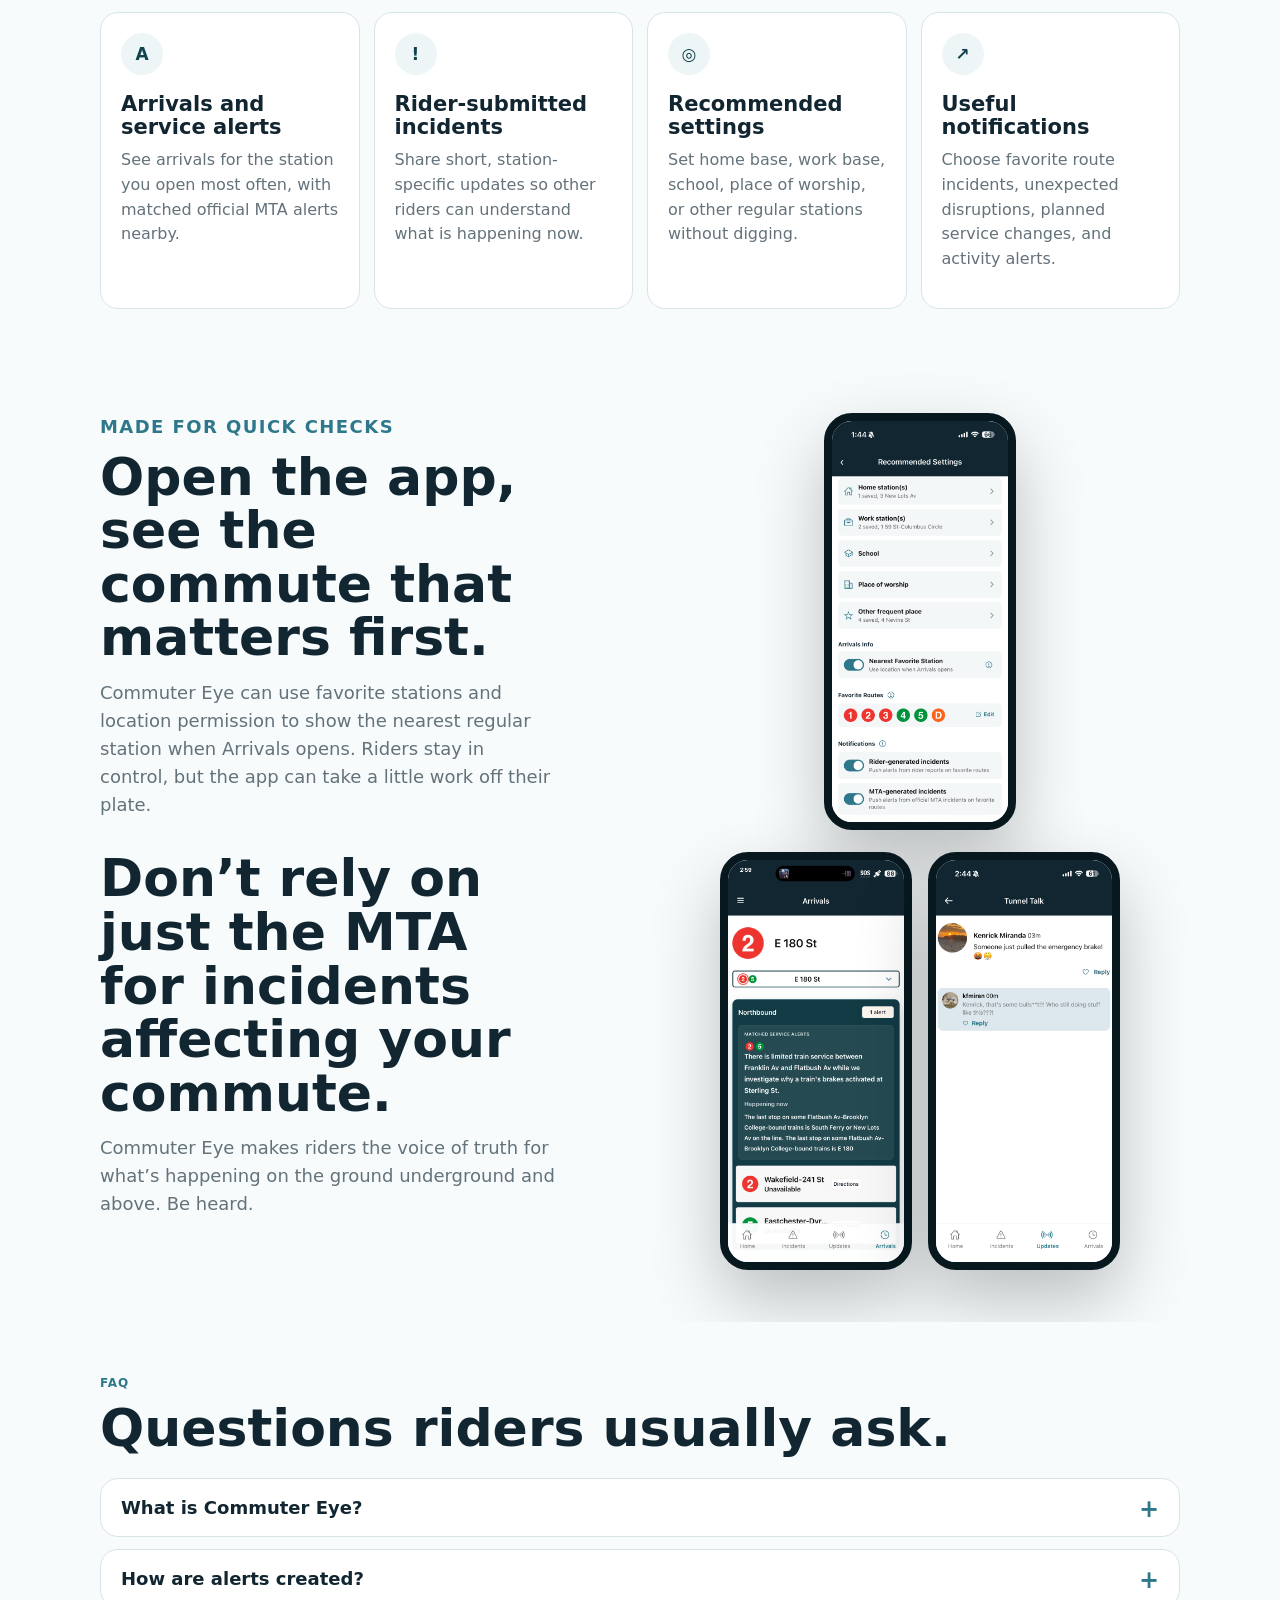
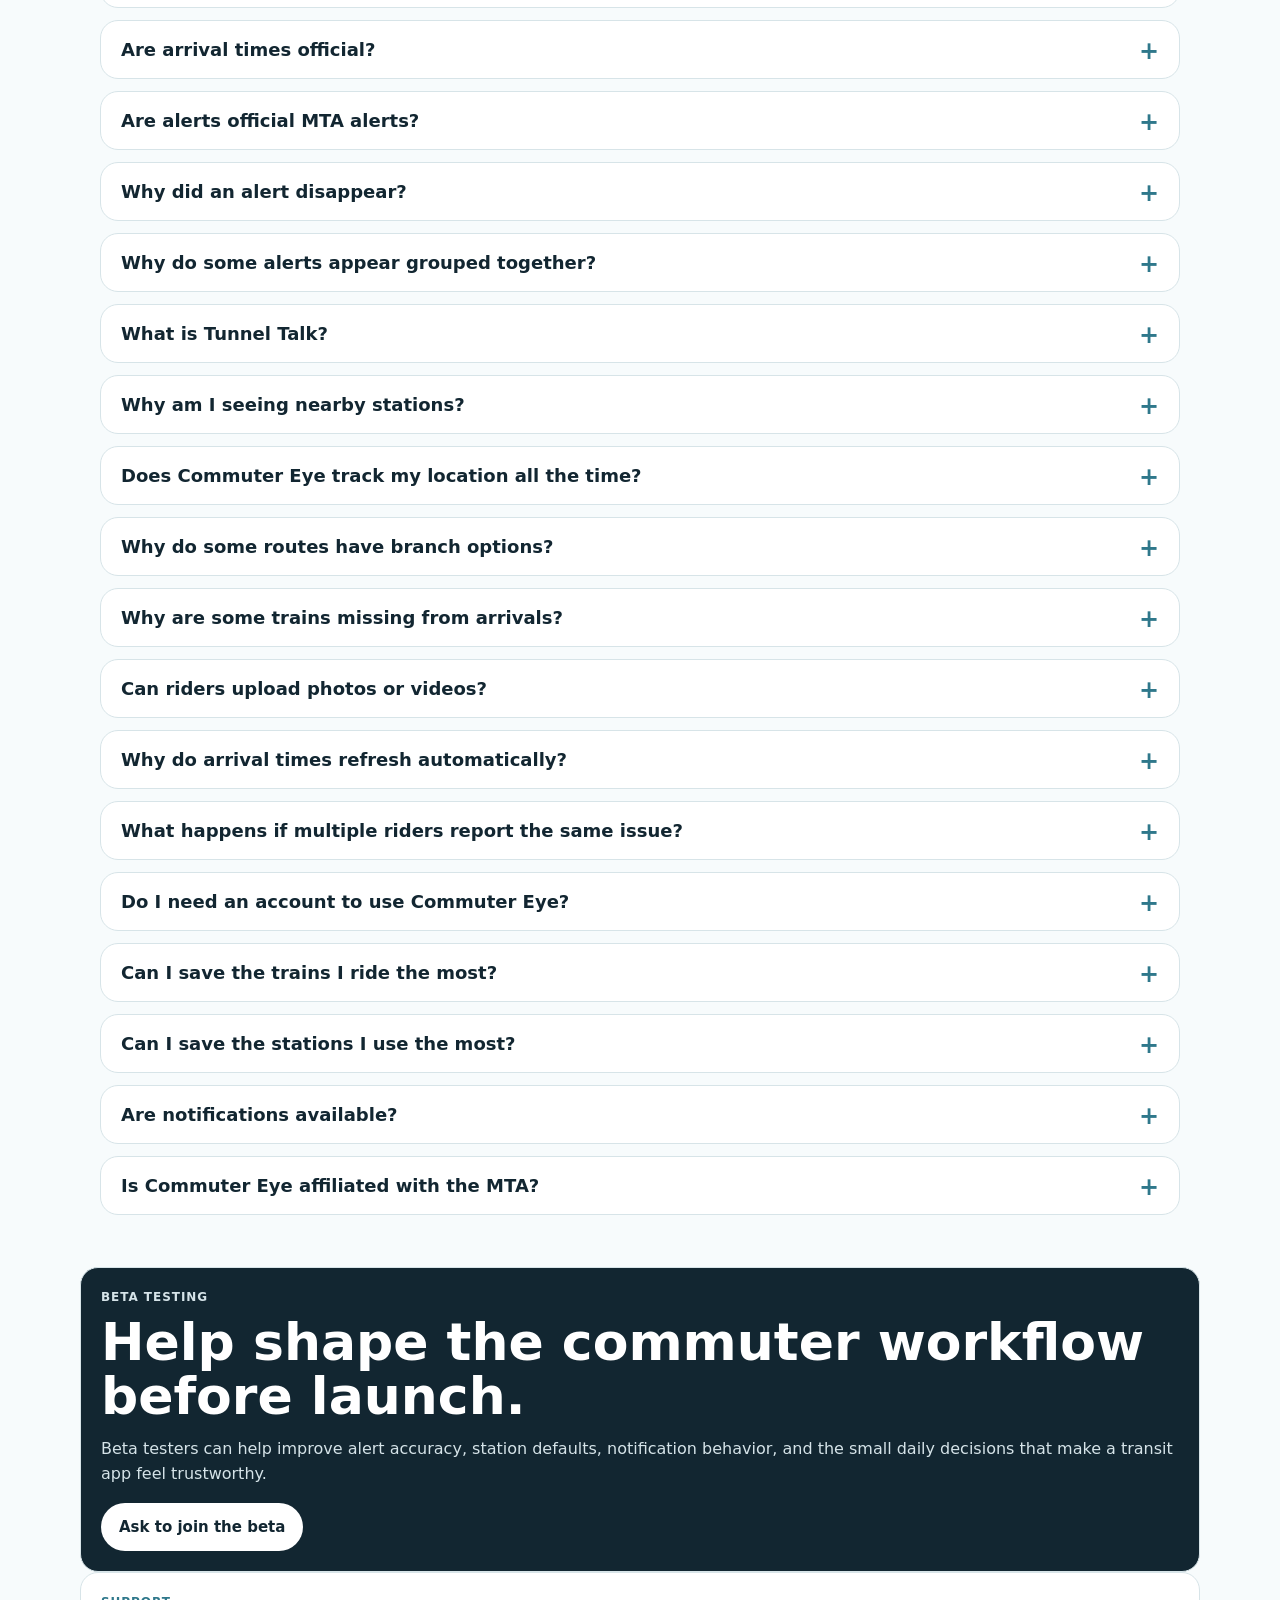
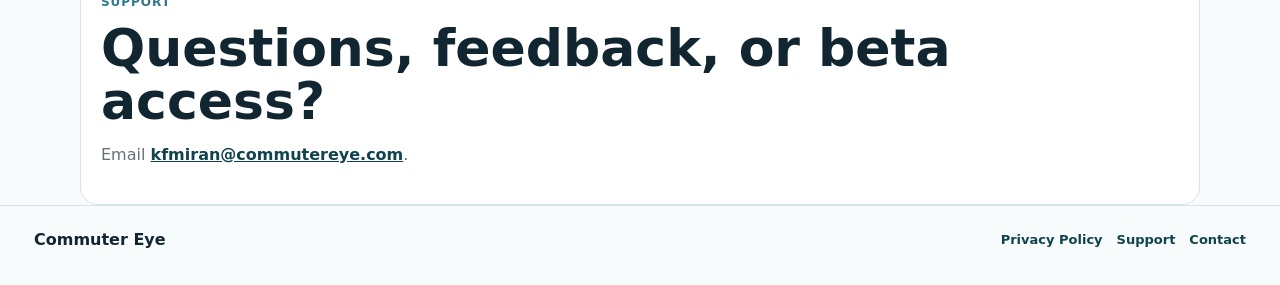
==== commit 7968d742: "Align website copy with screenshot rows" ====
--- a/index.html
+++ b/index.html
@@ -9,7 +9,7 @@
     />
     <title>Commuter Eye</title>
     <link rel="icon" href="./assets/favicon.png" />
-    <link rel="stylesheet" href="./styles.css?v=20260623-lower-copy-align" />
+    <link rel="stylesheet" href="./styles.css?v=20260623-showcase-grid" />
   </head>
   <body>
     <header class="site-header">
@@ -104,39 +104,39 @@
       </section>
 
       <section class="section split-section">
-        <div>
+        <div class="split-copy split-copy-top">
           <p class="eyebrow">Made for quick checks</p>
           <h2>Open the app, see the commute that matters first.</h2>
           <p>
             Commuter Eye can use favorite stations and location permission to show the nearest regular station when
             Arrivals opens. Riders stay in control, but the app can take a little work off their plate.
           </p>
-          <div class="commute-voice-block">
-            <h2>Don’t rely on just the MTA for incidents affecting your commute.</h2>
-            <p>
-              Commuter Eye makes riders the voice of truth for what’s happening on the ground underground and above. Be
-              heard.
-            </p>
-          </div>
-        </div>
-        <figure class="settings-showcase" aria-label="Commuter Eye settings, alerts, and Tunnel Talk screens">
+        </div>
+        <figure class="showcase-top" aria-label="Recommended Settings screen">
           <img
             class="showcase-screenshot screenshot-recommended"
             src="assets/recommended-settings-screen.png"
             alt="Recommended Settings screen showing favorite stations, favorite routes, and notification controls"
           />
-          <div class="showcase-row">
-            <img
-              class="showcase-screenshot"
-              src="assets/arrivals-alert-time-259.png"
-              alt="Arrivals screen showing matched service alerts"
-            />
-            <img
-              class="showcase-screenshot"
-              src="assets/tunnel-talk-reply-screen.png"
-              alt="Tunnel Talk screen showing rider discussion and replies"
-            />
-          </div>
+        </figure>
+        <div class="split-copy split-copy-bottom">
+          <h2>Don’t rely on just the MTA for incidents affecting your commute.</h2>
+          <p>
+            Commuter Eye makes riders the voice of truth for what’s happening on the ground underground and above. Be
+            heard.
+          </p>
+        </div>
+        <figure class="showcase-row" aria-label="Commuter Eye alerts and Tunnel Talk screens">
+          <img
+            class="showcase-screenshot"
+            src="assets/arrivals-alert-time-259.png"
+            alt="Arrivals screen showing matched service alerts"
+          />
+          <img
+            class="showcase-screenshot"
+            src="assets/tunnel-talk-reply-screen.png"
+            alt="Tunnel Talk screen showing rider discussion and replies"
+          />
         </figure>
       </section>
 
--- a/styles.css
+++ b/styles.css
@@ -278,22 +278,14 @@
   overflow: hidden;
 }
 
-.commute-voice-block {
-  margin-top: 56px;
-}
-
-.split-section > div > p,
-.commute-voice-block p {
+.split-copy p {
   font-size: 18px;
   max-width: 640px;
 }
 
-.settings-showcase {
-  display: grid;
-  gap: 16px;
-  justify-items: center;
+.showcase-top,
+.showcase-row {
   margin: 0;
-  overflow: visible;
 }
 
 .showcase-row {
@@ -468,11 +460,29 @@
 
   .split-section {
     align-items: start;
+    column-gap: clamp(56px, 8vw, 140px);
     grid-template-columns: 1fr minmax(360px, 520px);
-  }
-
-  .commute-voice-block {
-    margin-top: clamp(220px, 24vw, 350px);
+    grid-template-areas:
+      "copy-top screen-top"
+      "copy-bottom screen-bottom";
+    row-gap: 16px;
+  }
+
+  .split-copy-top {
+    grid-area: copy-top;
+  }
+
+  .showcase-top {
+    grid-area: screen-top;
+    justify-self: center;
+  }
+
+  .split-copy-bottom {
+    grid-area: copy-bottom;
+  }
+
+  .showcase-row {
+    grid-area: screen-bottom;
   }
 
   .showcase-screenshot {
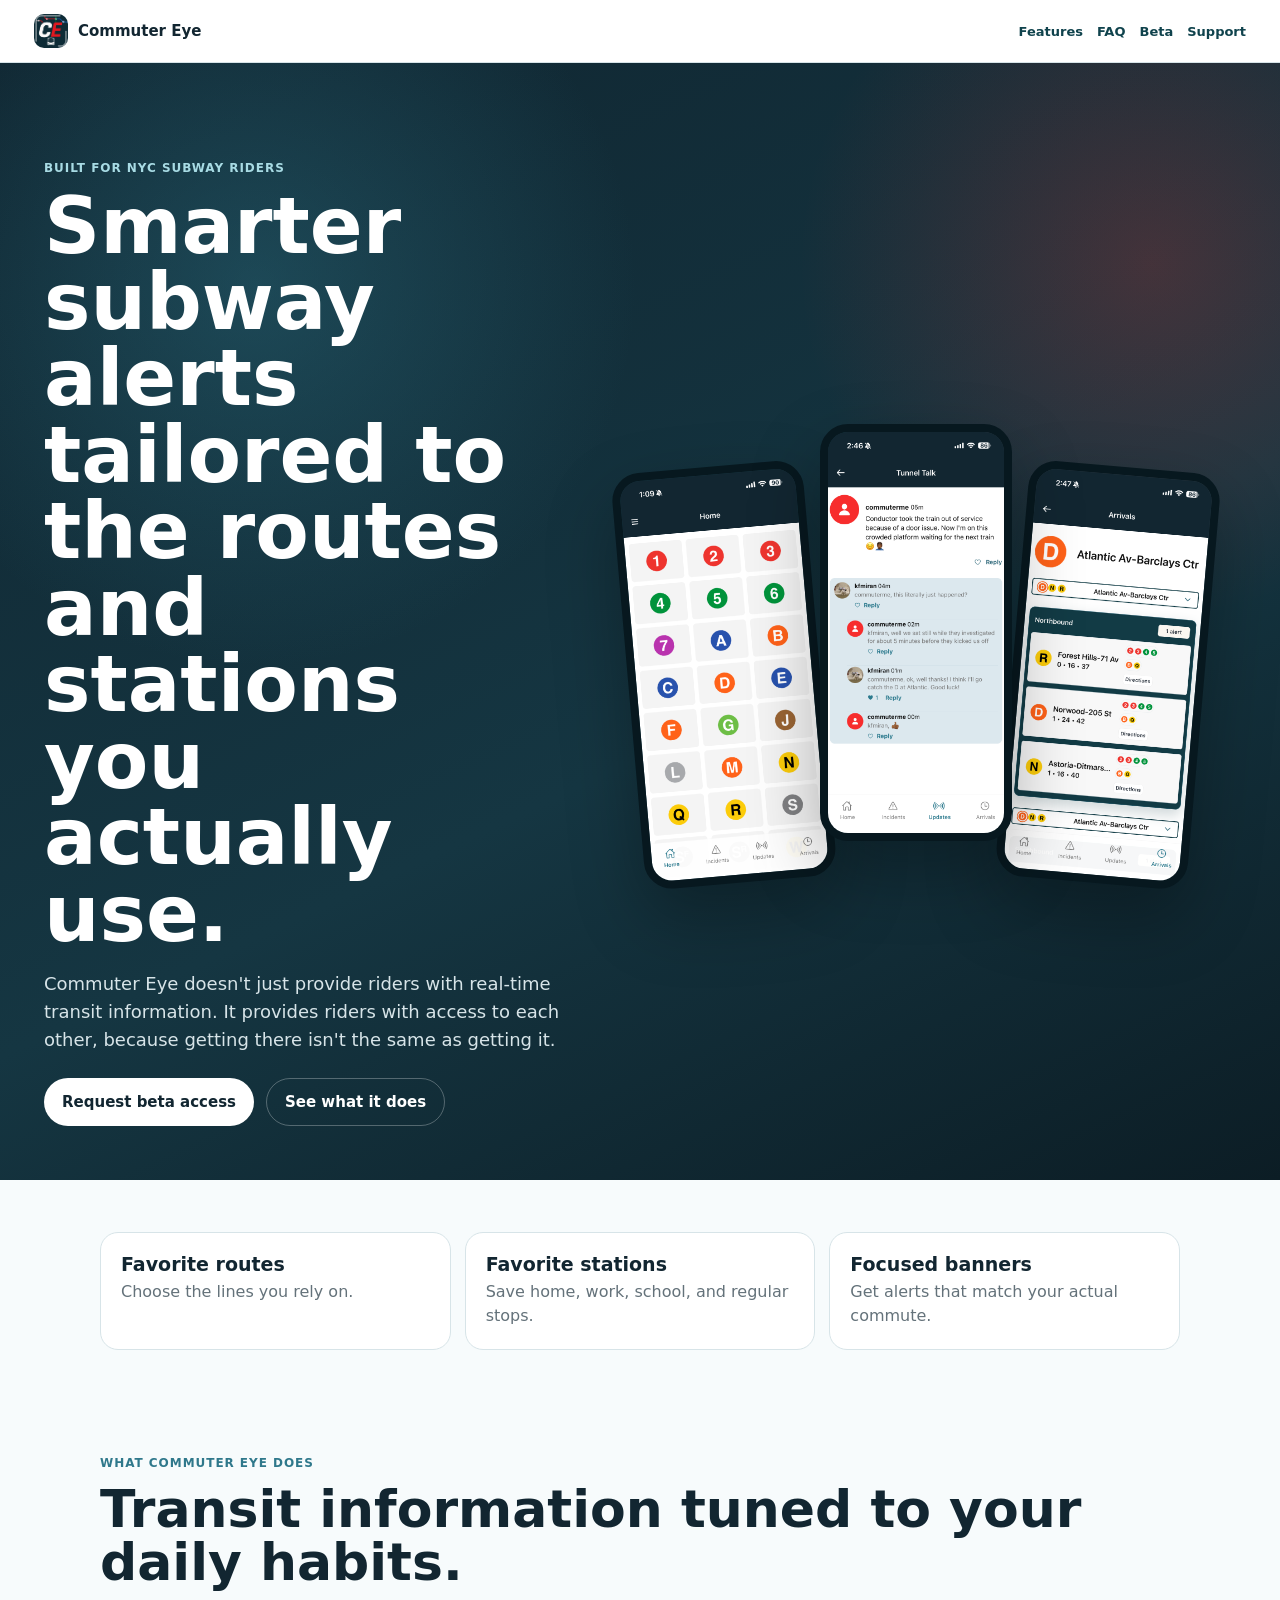
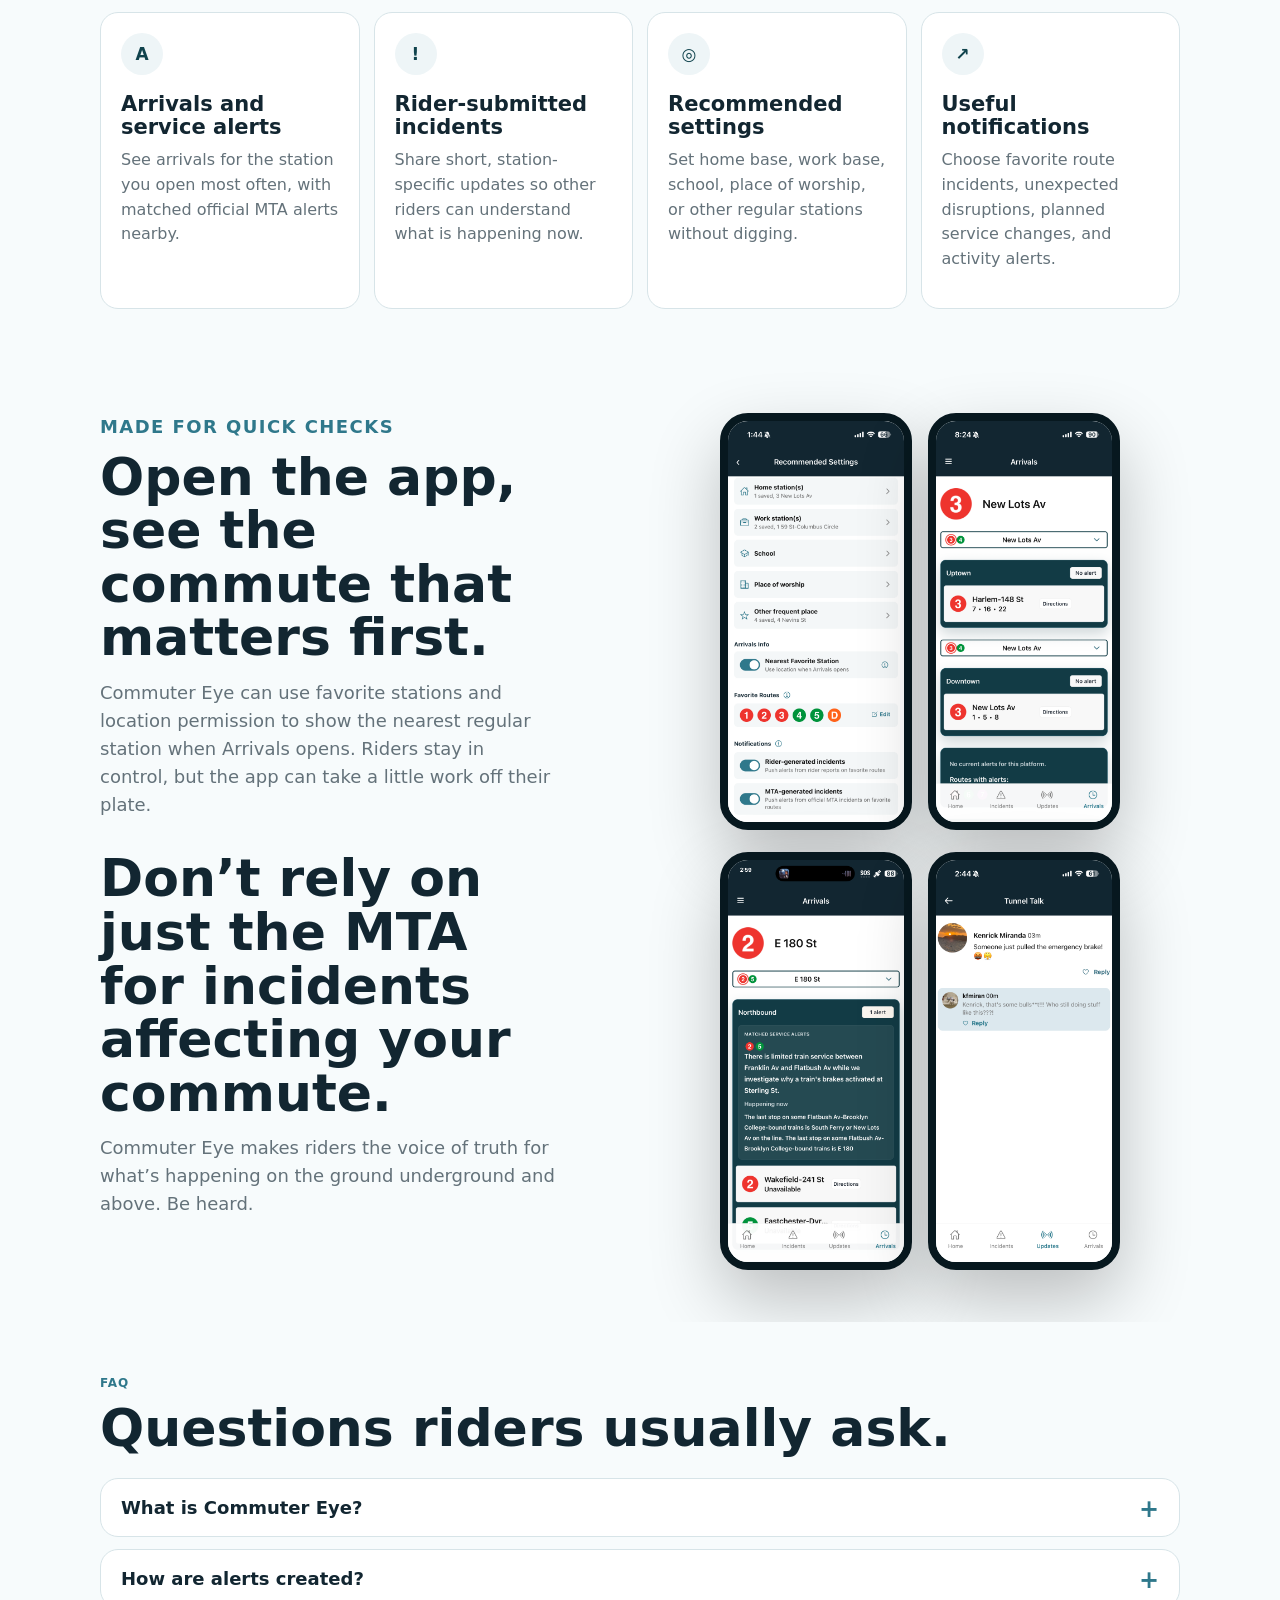
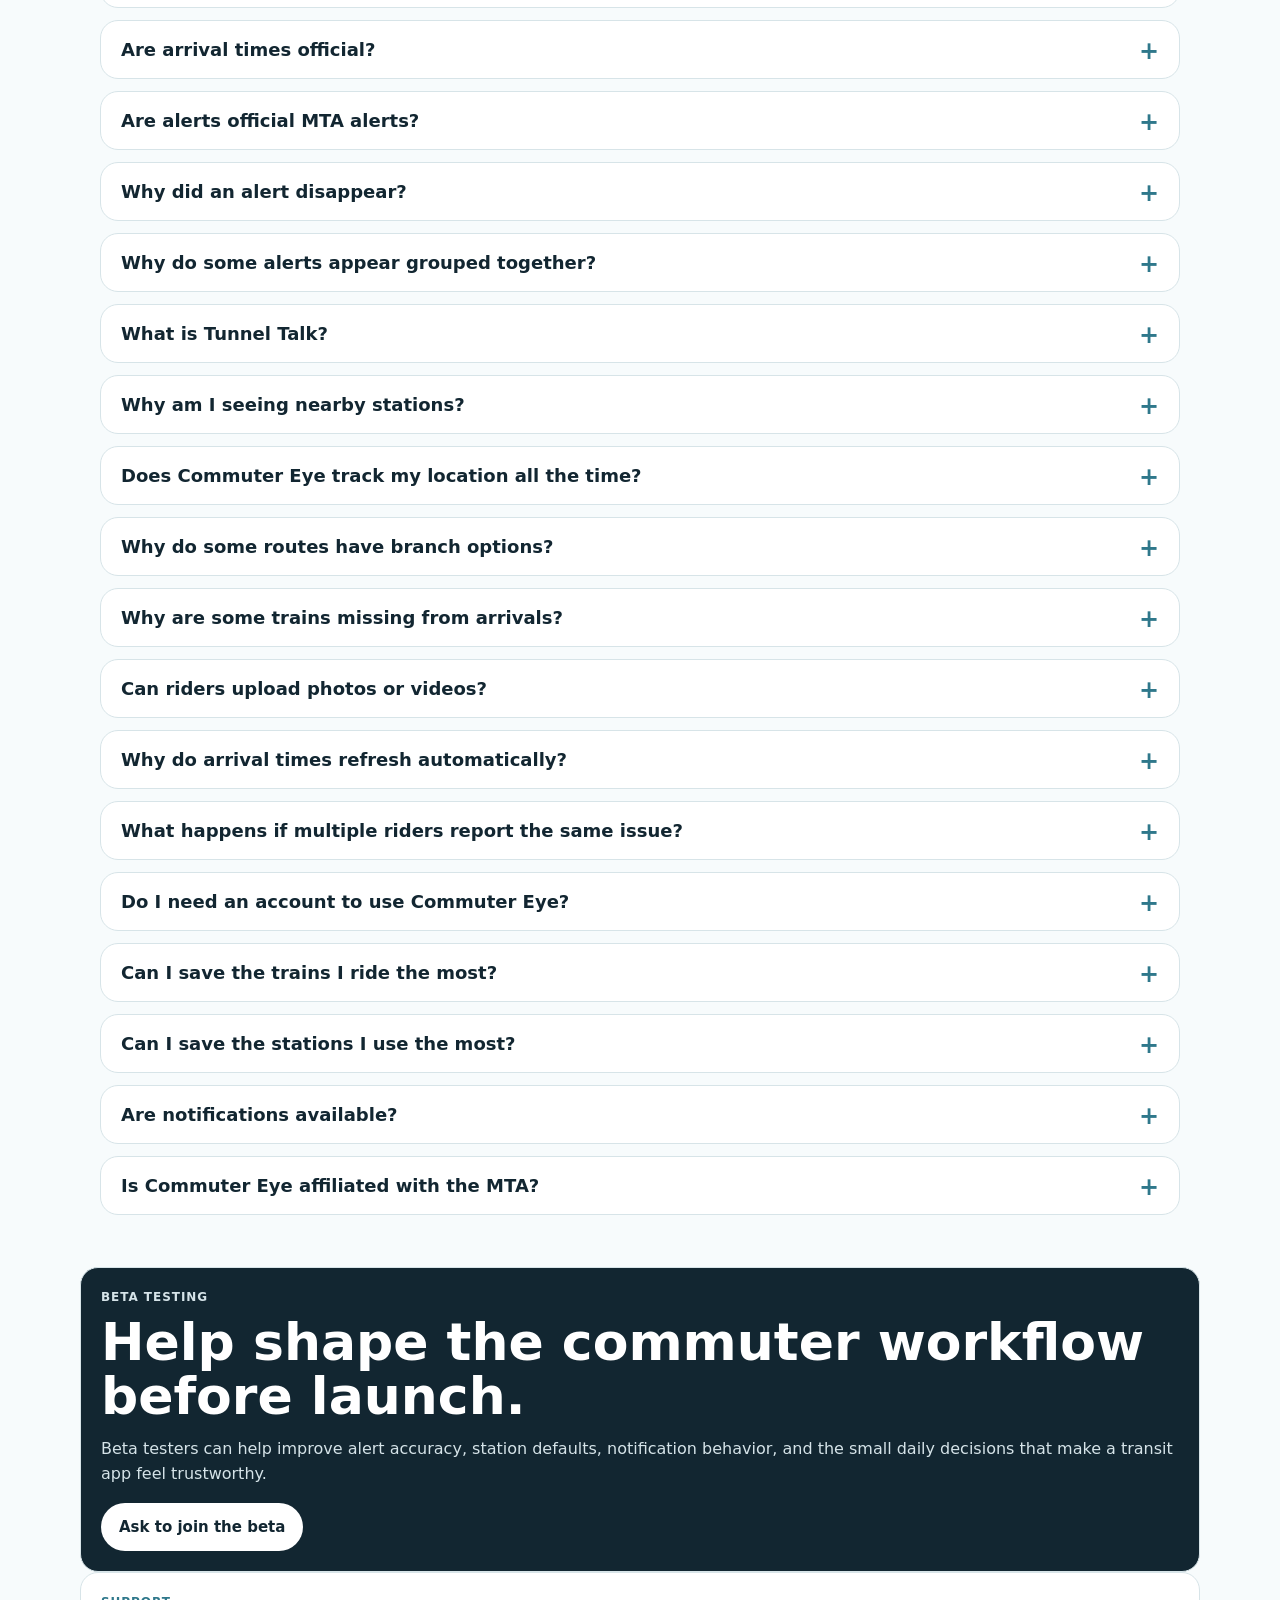
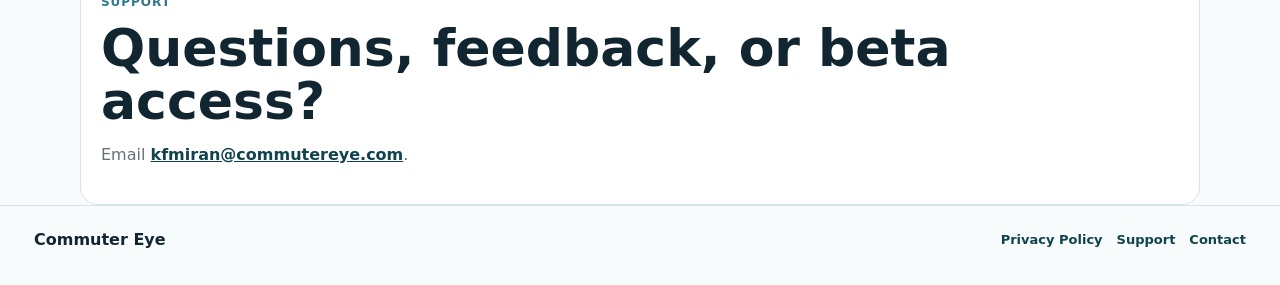
==== commit 9ad475ea: "Add arrivals screenshot to website showcase" ====
--- a/index.html
+++ b/index.html
@@ -8,8 +8,9 @@
       content="Commuter Eye is a mobile transit app for NYC subway riders with arrivals, official MTA alerts, rider reports, favorite stations, and notification preferences."
     />
     <title>Commuter Eye</title>
-    <link rel="icon" href="./assets/favicon.png" />
-    <link rel="stylesheet" href="./styles.css?v=20260623-showcase-grid" />
+    <link rel="icon" type="image/png" sizes="32x32" href="./assets/favicon.png?v=20260623-logo" />
+    <link rel="apple-touch-icon" href="./assets/apple-touch-icon.png?v=20260623-logo" />
+    <link rel="stylesheet" href="./styles.css?v=20260623-arrivals-pair" />
   </head>
   <body>
     <header class="site-header">
@@ -112,11 +113,16 @@
             Arrivals opens. Riders stay in control, but the app can take a little work off their plate.
           </p>
         </div>
-        <figure class="showcase-top" aria-label="Recommended Settings screen">
+        <figure class="showcase-top" aria-label="Recommended Settings and Arrivals screens">
           <img
             class="showcase-screenshot screenshot-recommended"
             src="assets/recommended-settings-screen.png"
             alt="Recommended Settings screen showing favorite stations, favorite routes, and notification controls"
+          />
+          <img
+            class="showcase-screenshot"
+            src="assets/arrivals-new-lots-screen.png"
+            alt="Arrivals screen for New Lots Av showing uptown and downtown train times"
           />
         </figure>
         <div class="split-copy split-copy-bottom">
--- a/styles.css
+++ b/styles.css
@@ -288,6 +288,13 @@
   margin: 0;
 }
 
+.showcase-top {
+  display: grid;
+  gap: 16px;
+  grid-template-columns: repeat(2, minmax(0, auto));
+  justify-content: center;
+}
+
 .showcase-row {
   display: grid;
   gap: 16px;
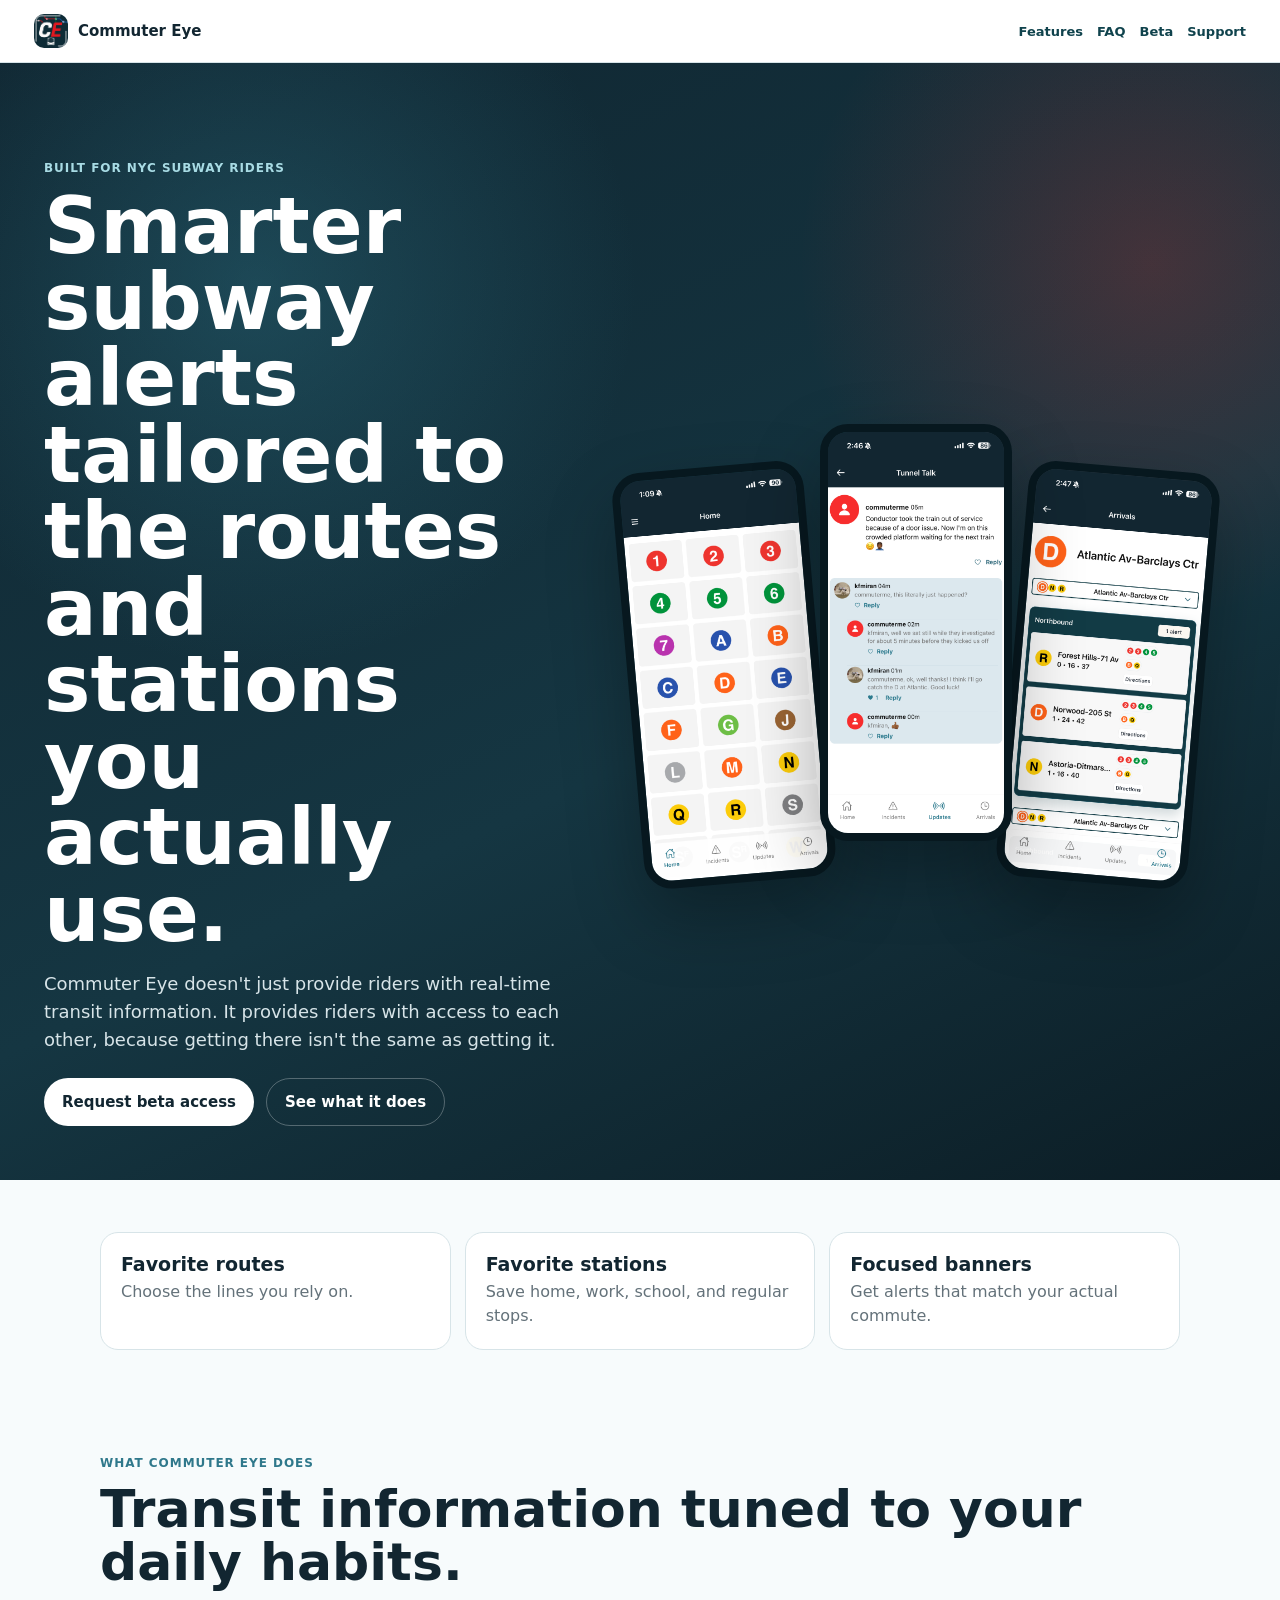
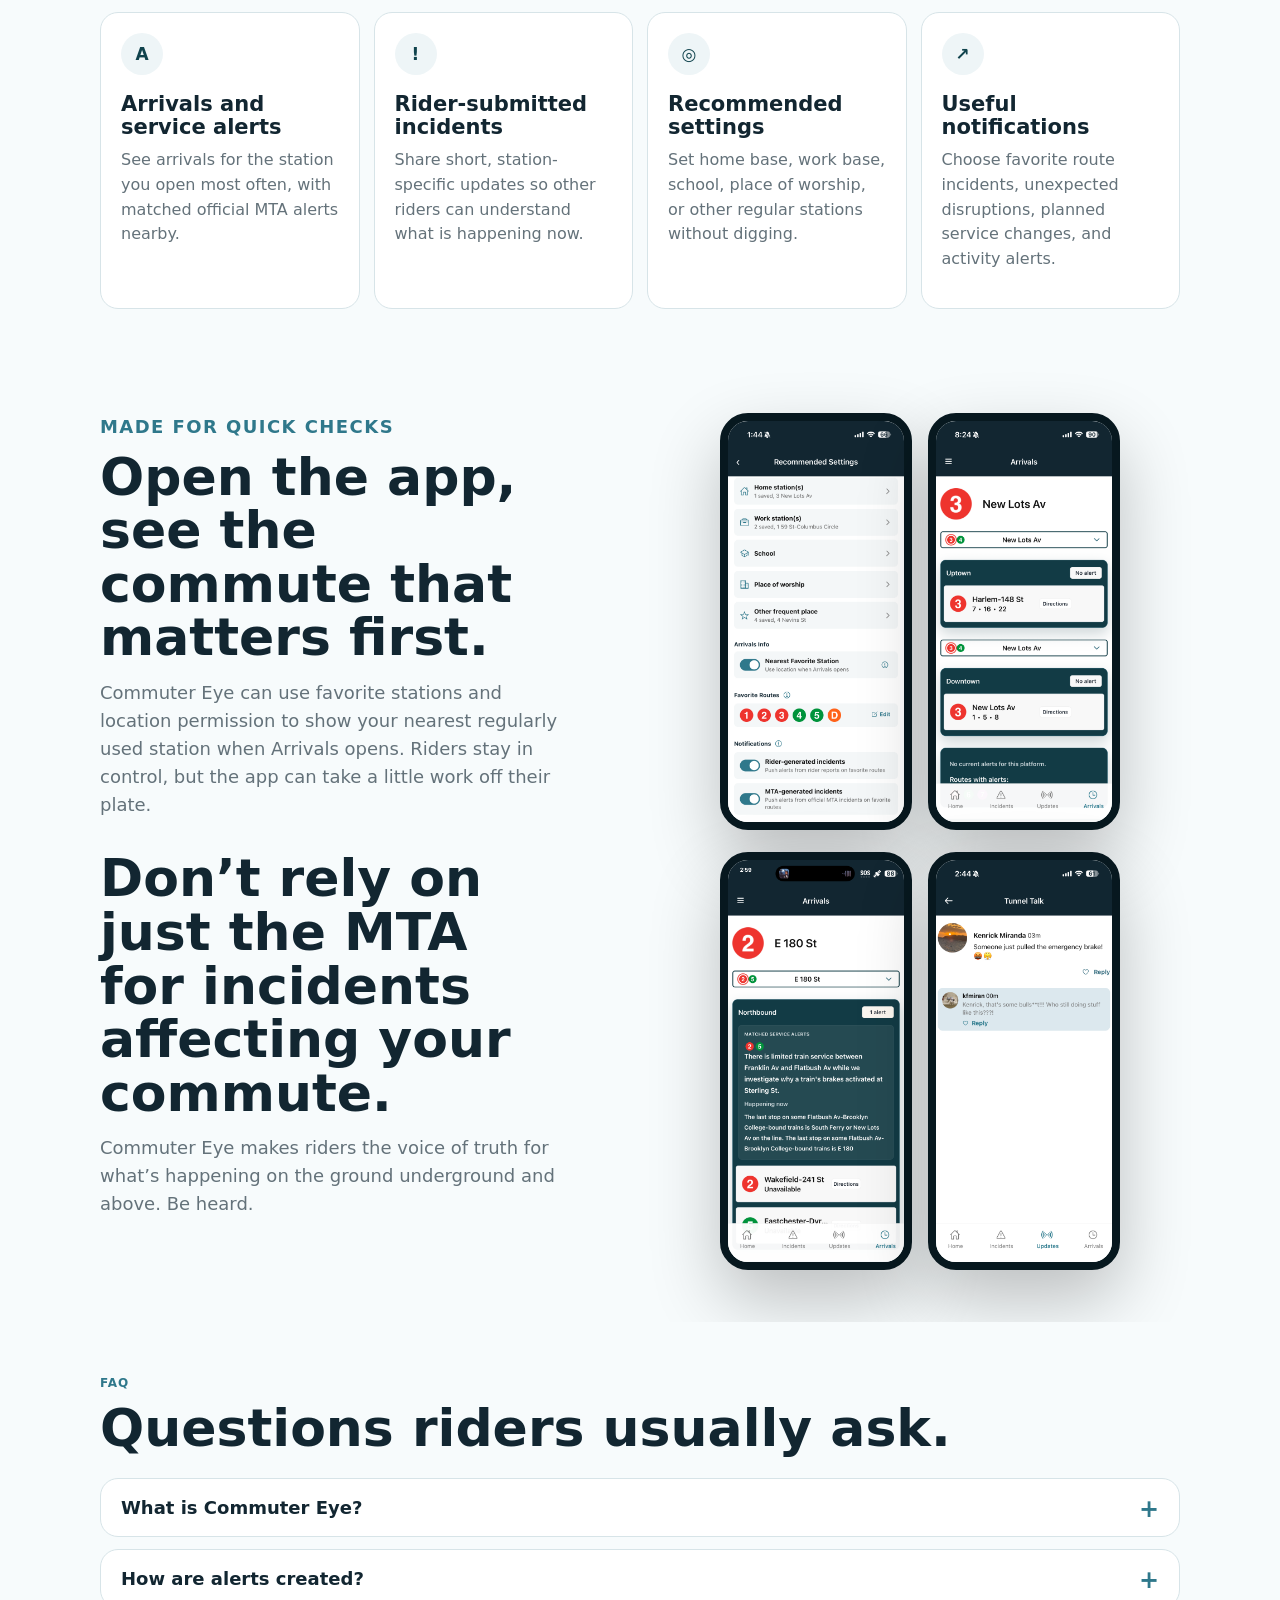
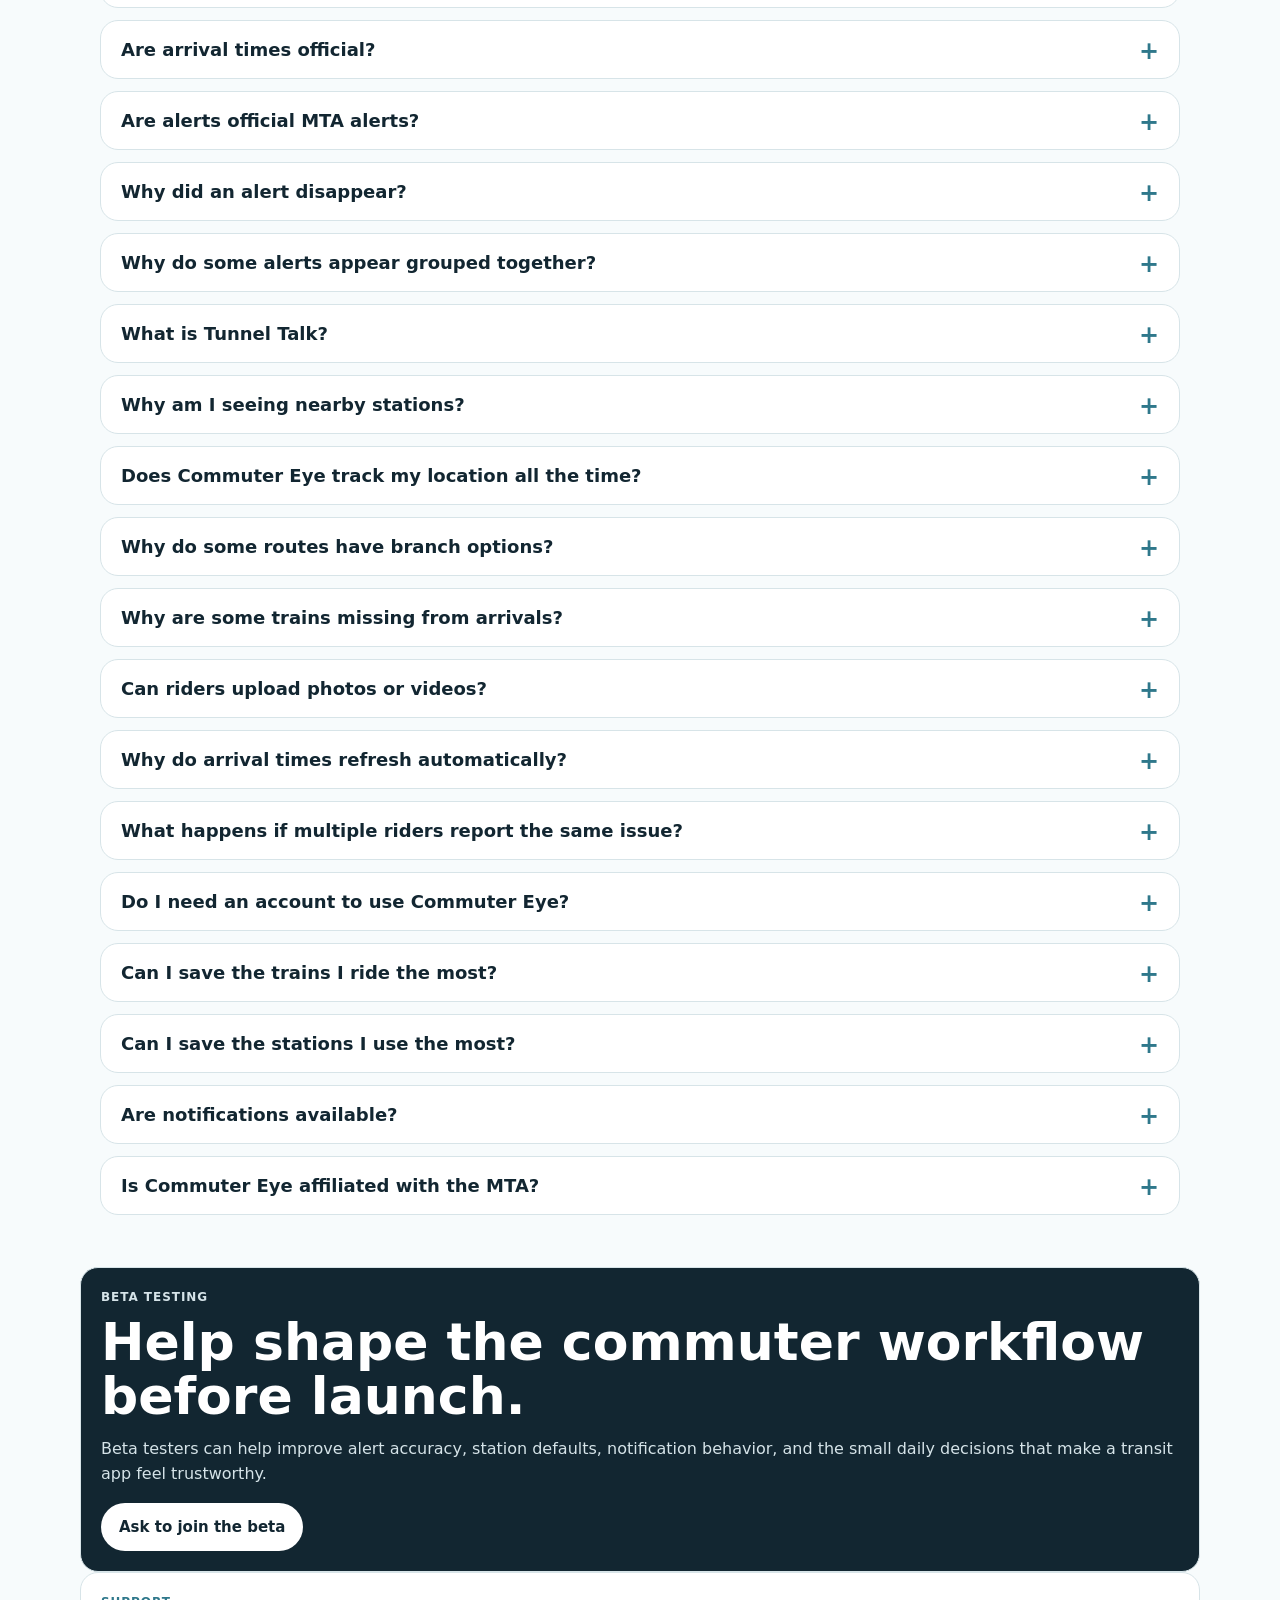
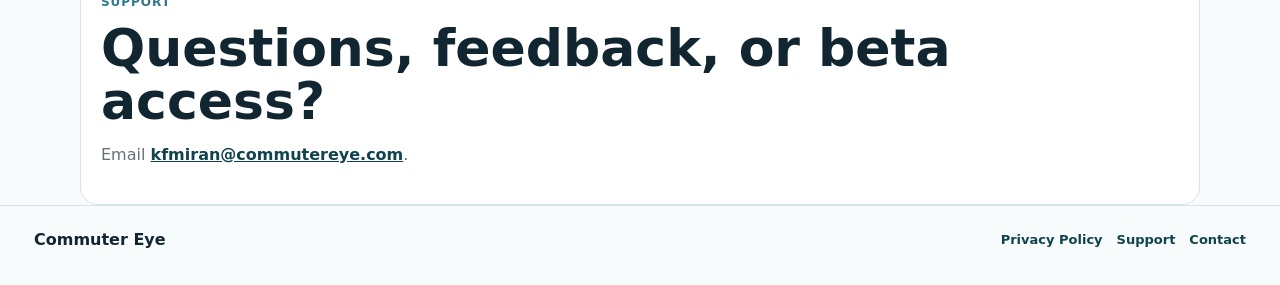
==== commit 934ef0a9: "Update website nearest station copy" ====
--- a/index.html
+++ b/index.html
@@ -109,7 +109,7 @@
           <p class="eyebrow">Made for quick checks</p>
           <h2>Open the app, see the commute that matters first.</h2>
           <p>
-            Commuter Eye can use favorite stations and location permission to show the nearest regular station when
+            Commuter Eye can use favorite stations and location permission to show your nearest regularly used station when
             Arrivals opens. Riders stay in control, but the app can take a little work off their plate.
           </p>
         </div>
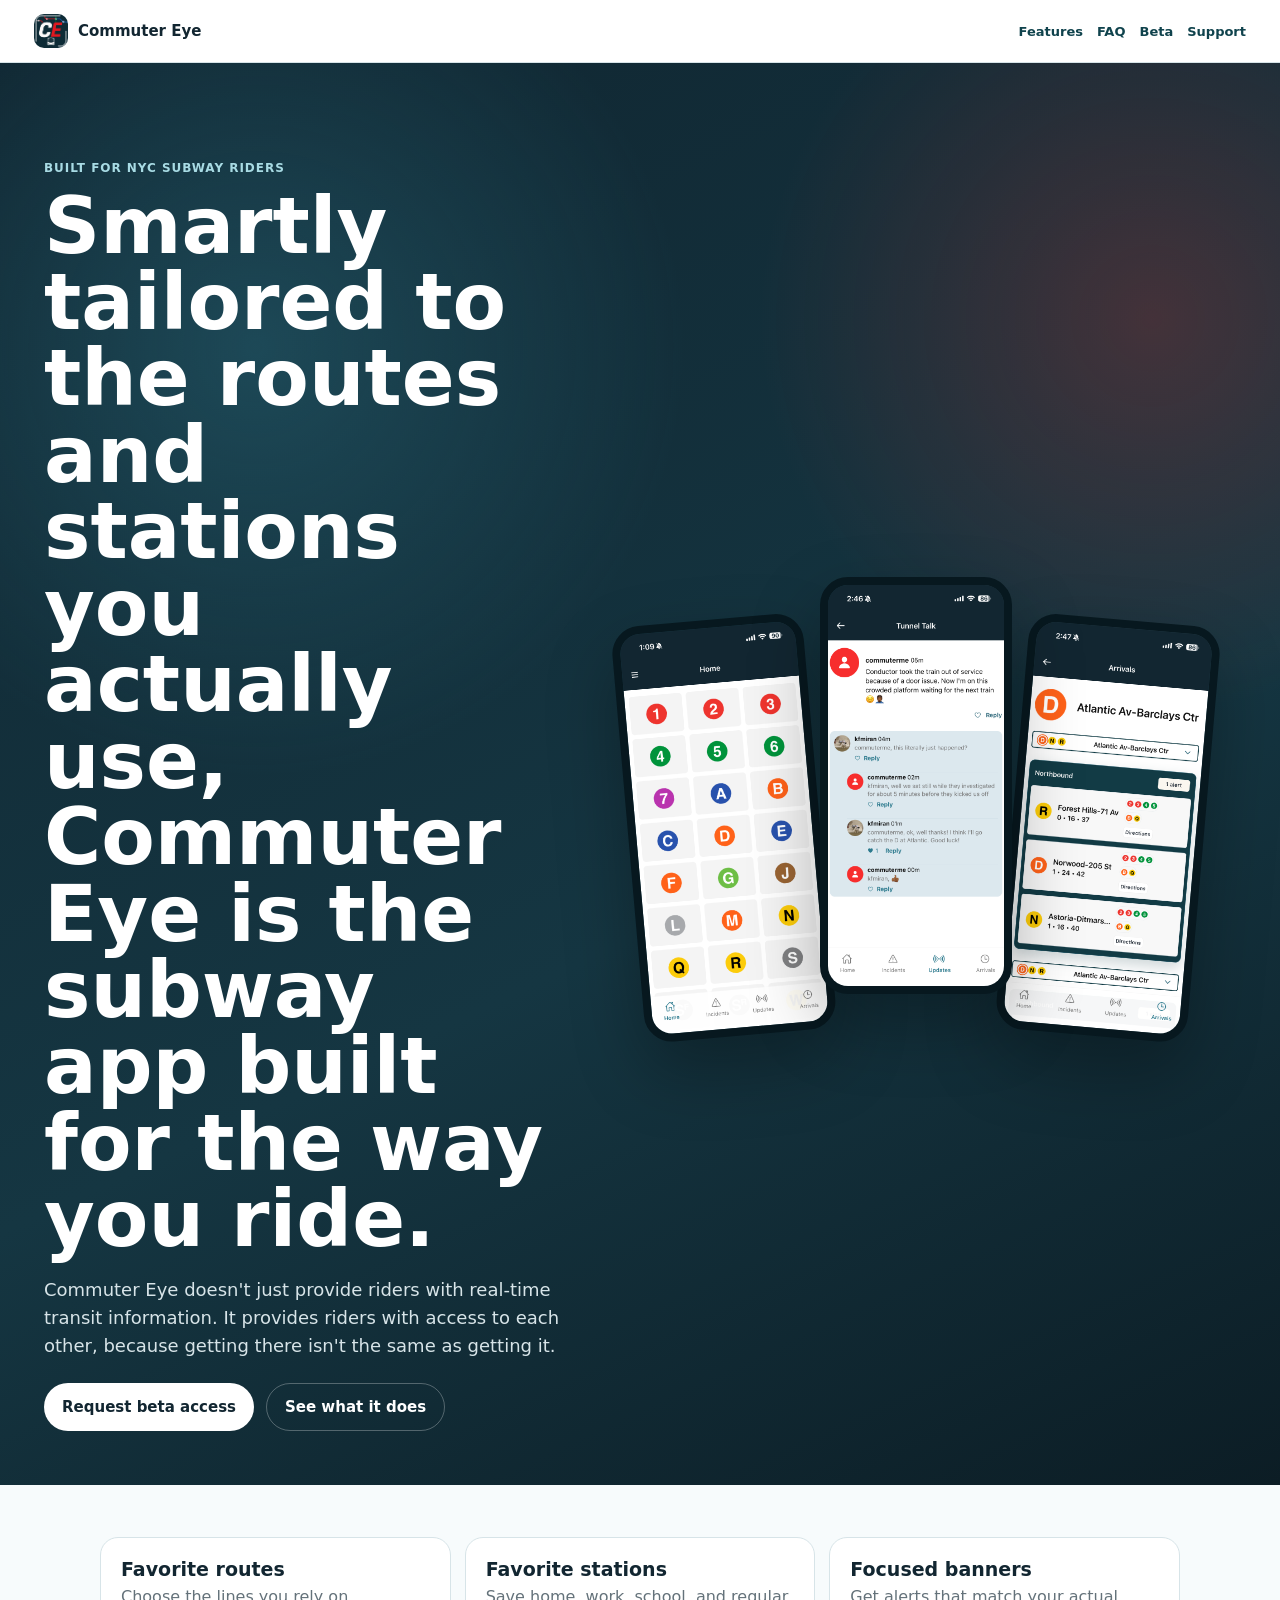
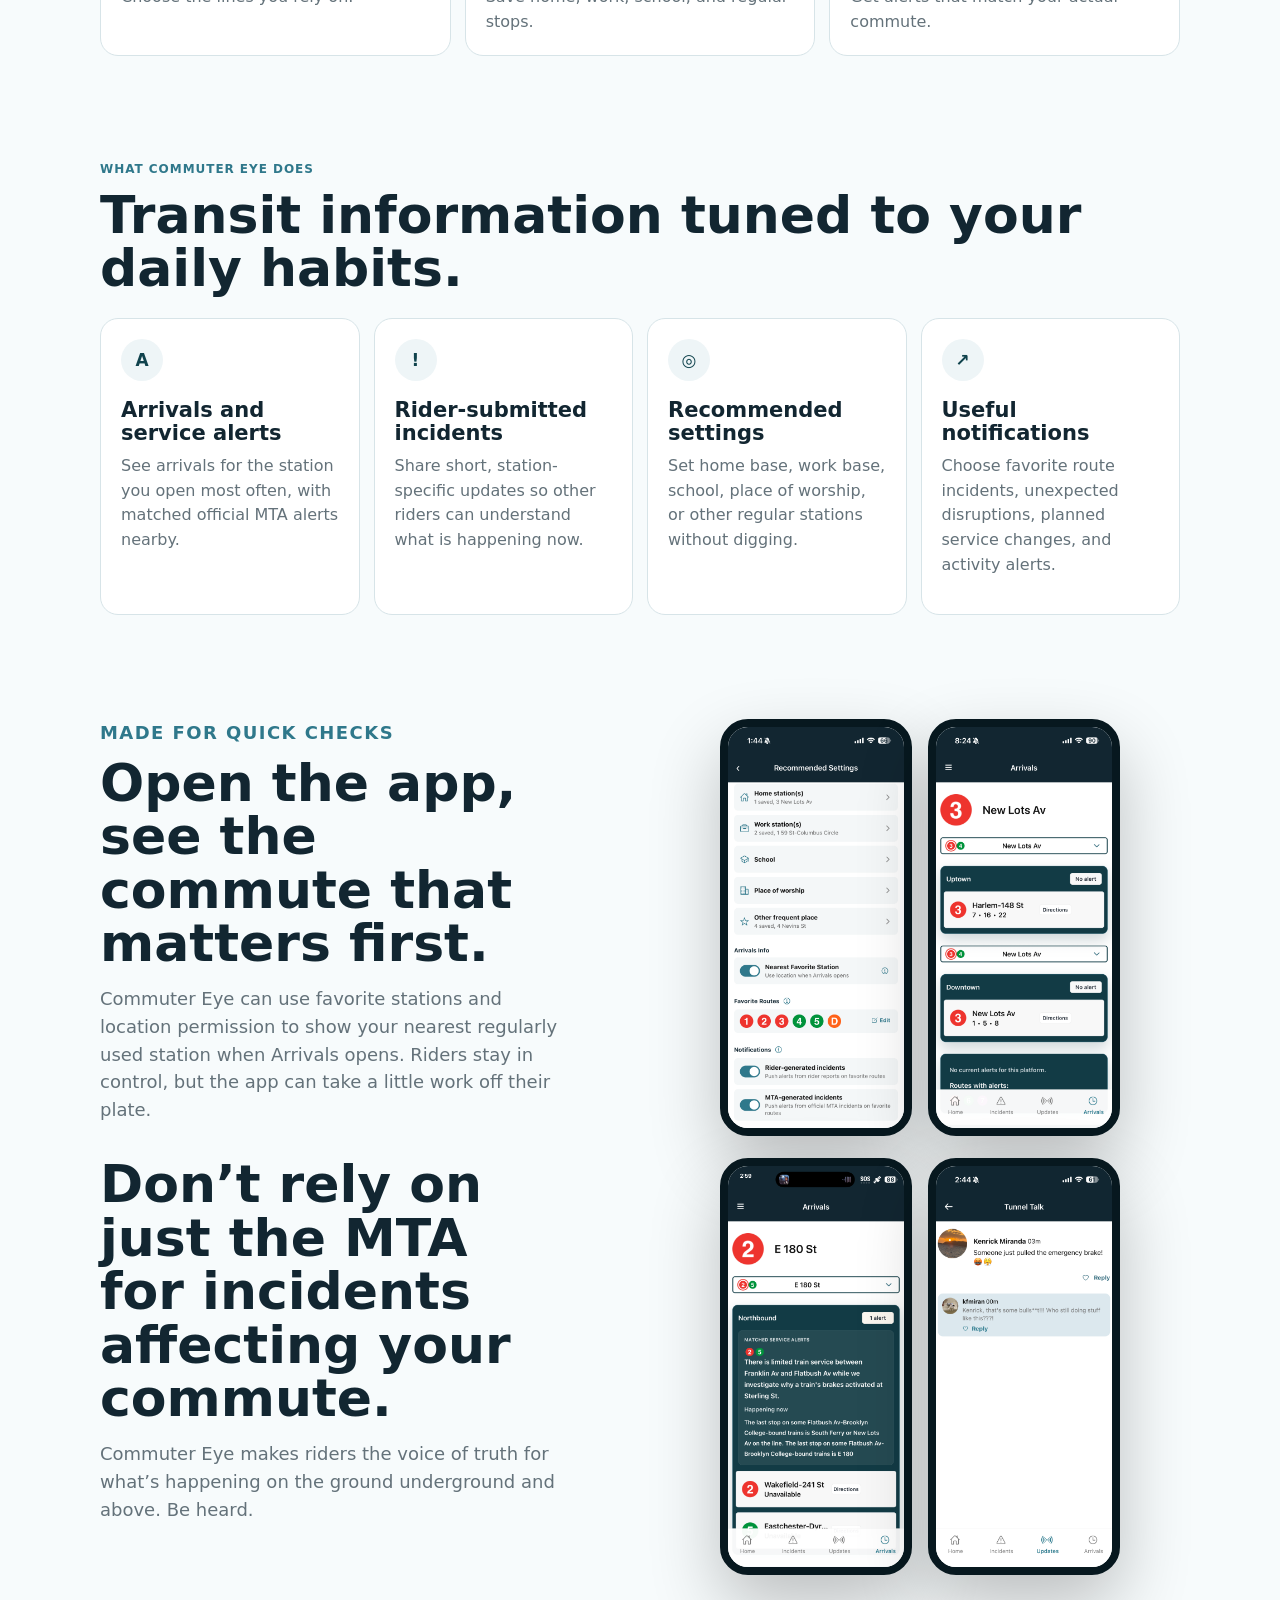
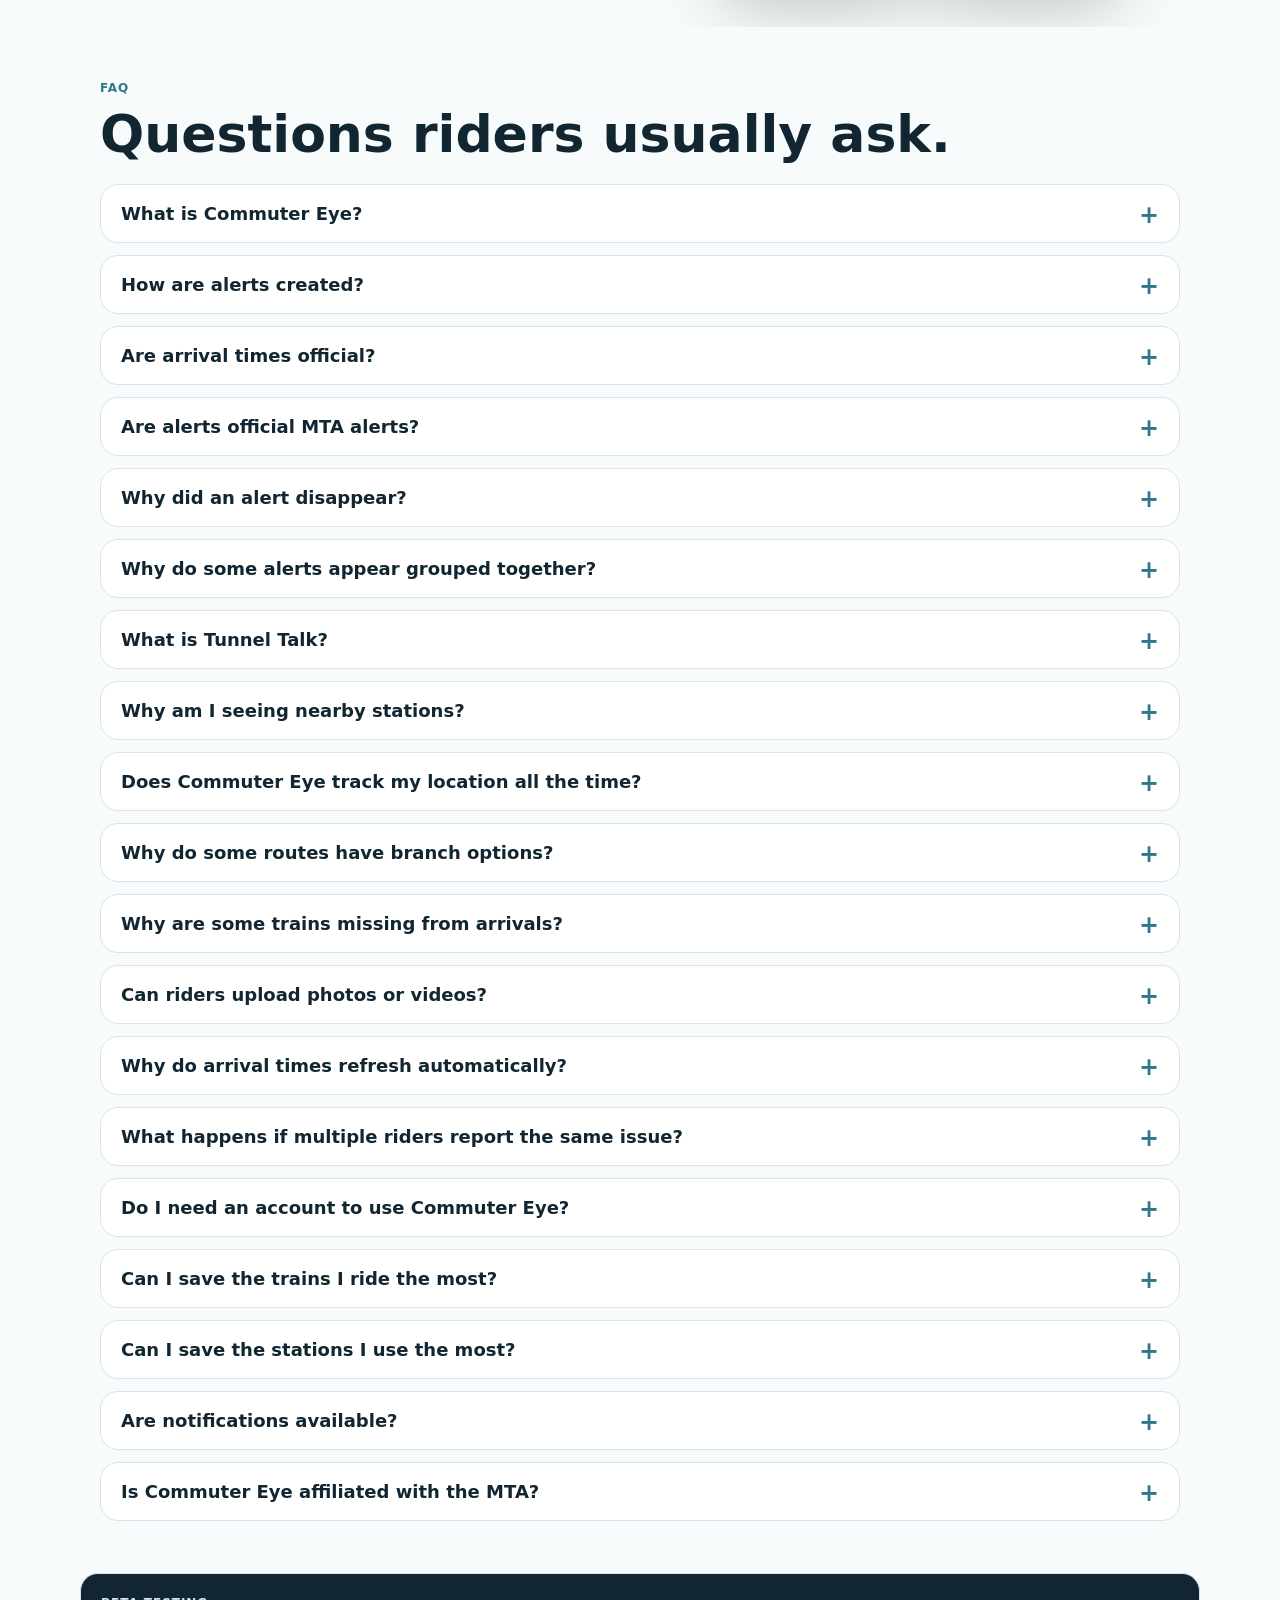
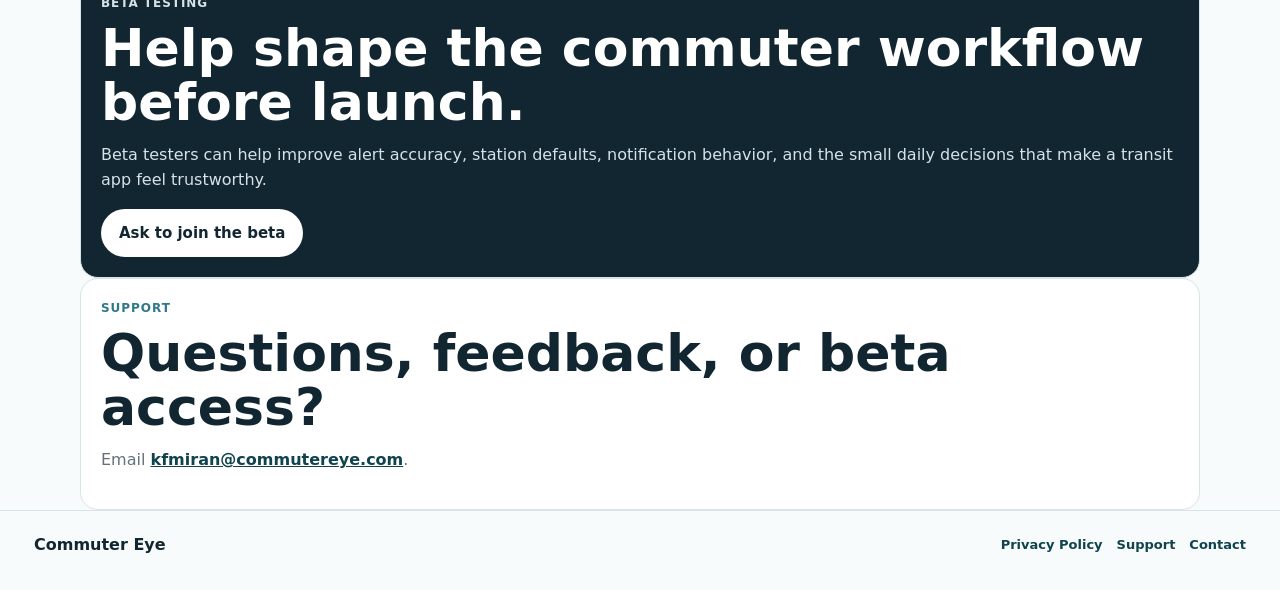
==== commit f38d393c: "Update website hero headline" ====
--- a/index.html
+++ b/index.html
@@ -30,7 +30,7 @@
       <section class="hero">
         <div class="hero-content">
           <p class="eyebrow">Built for NYC subway riders</p>
-          <h1>Smarter subway alerts tailored to the routes and stations you actually use.</h1>
+          <h1>Smartly tailored to the routes and stations you actually use, Commuter Eye is the subway app built for the way you ride.</h1>
           <p class="hero-copy">
             Commuter Eye doesn't just provide riders with real-time transit information. It provides riders with access
             to each other, because getting there isn't the same as getting it.
